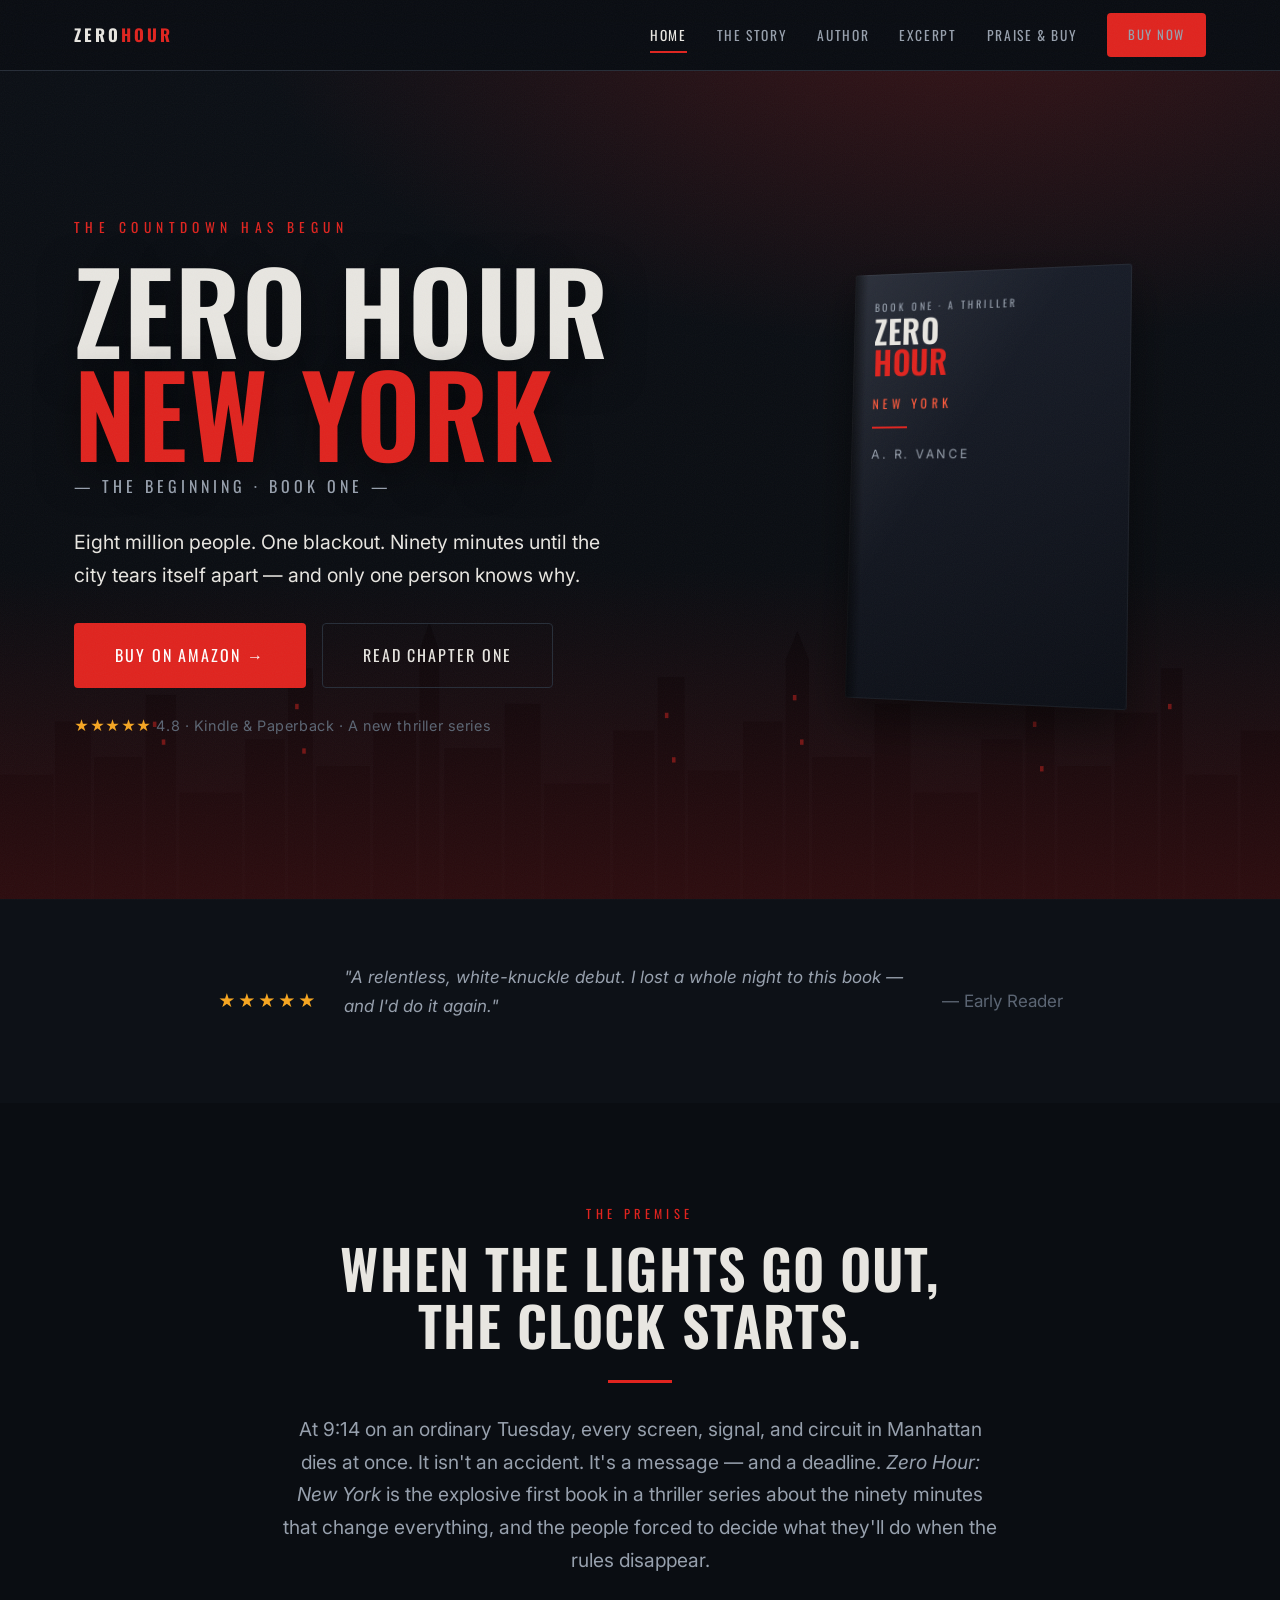
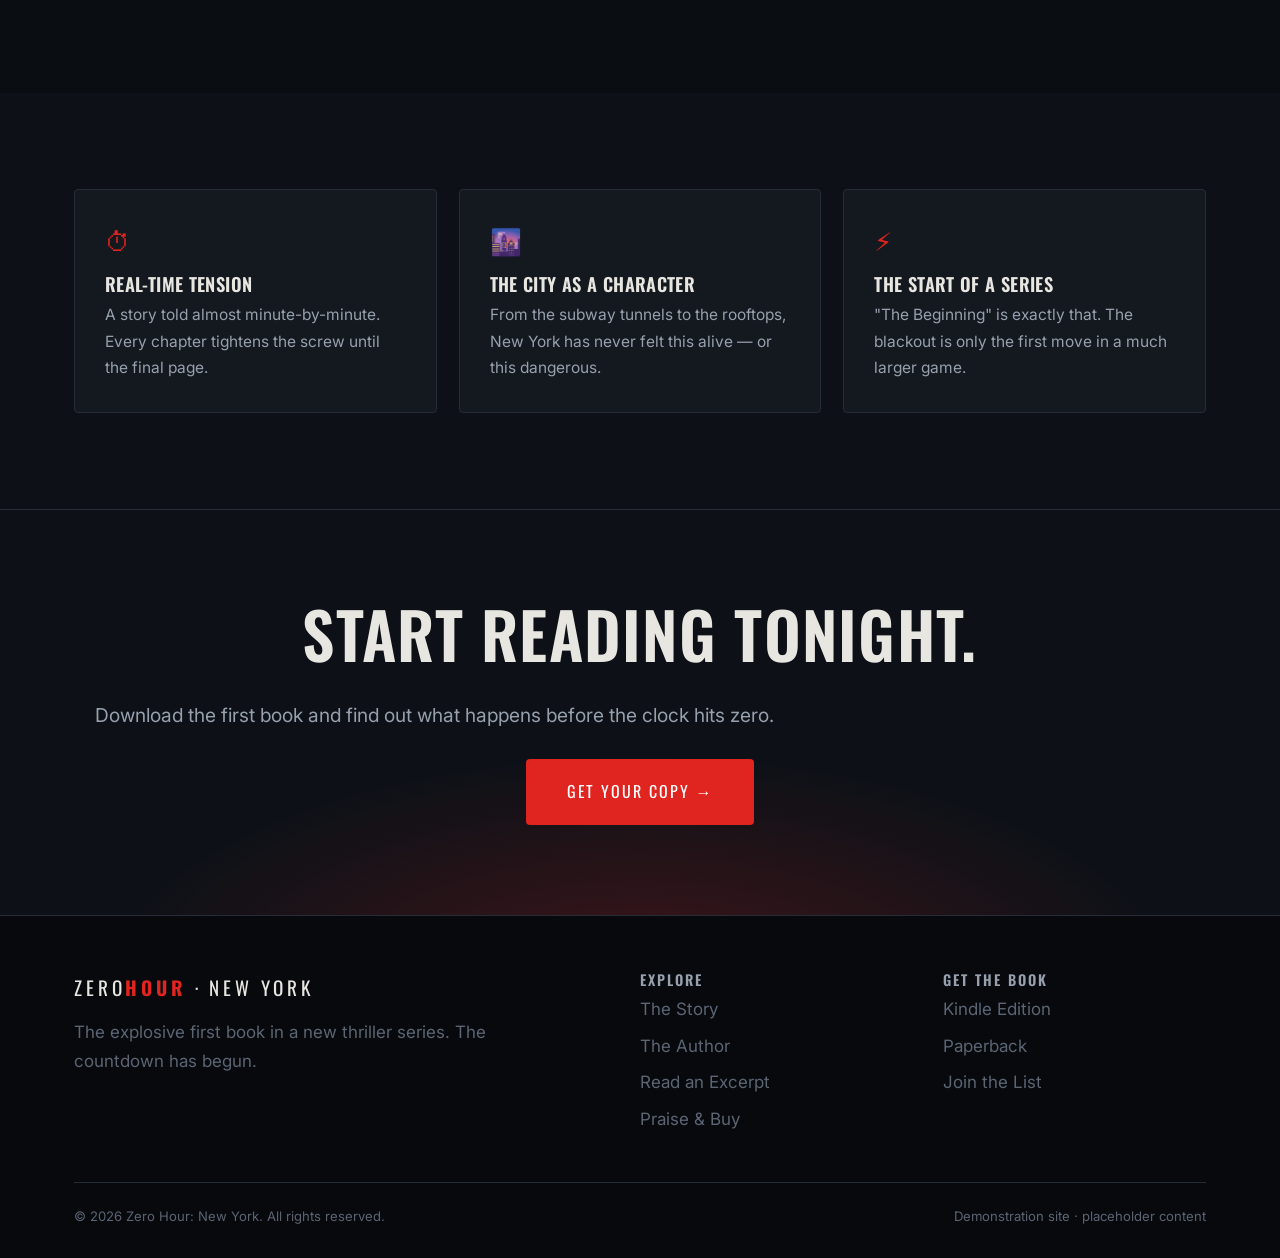
==== index.html @ 9758f393 "Add Zero Hour: New York promotional website Five-page static marketing site (HTML/CSS/JS, no build s" ====
<!DOCTYPE html>
<html lang="en">
<head>
  <meta charset="UTF-8" />
  <meta name="viewport" content="width=device-width, initial-scale=1.0" />
  <title>Zero Hour: New York — The Beginning | A Thriller</title>
  <meta name="description" content="When the city that never sleeps goes dark, the countdown begins. Zero Hour: New York — The Beginning, the explosive first book in a new thriller series." />
  <link rel="preconnect" href="https://fonts.googleapis.com" />
  <link rel="preconnect" href="https://fonts.gstatic.com" crossorigin />
  <link href="https://fonts.googleapis.com/css2?family=Inter:wght@400;500;600&family=Oswald:wght@400;500;600;700&display=swap" rel="stylesheet" />
  <script>document.documentElement.classList.add("js");</script>
  <link rel="stylesheet" href="assets/css/styles.css" />
</head>
<body>

  <!-- ===================== HEADER ===================== -->
  <header class="site-header">
    <div class="wrap nav">
      <a class="brand" href="index.html">ZERO<b>HOUR</b></a>
      <nav>
        <ul class="nav-links" id="navLinks">
          <li><a class="active" href="index.html">Home</a></li>
          <li><a href="story.html">The Story</a></li>
          <li><a href="author.html">Author</a></li>
          <li><a href="excerpt.html">Excerpt</a></li>
          <li><a href="praise.html">Praise &amp; Buy</a></li>
          <!-- REPLACE: buy URL (Amazon ASIN) — appears on every page -->
          <li><a class="btn nav-cta" href="https://www.amazon.com/ZERO-HOUR-NEW-YORK-beginning-ebook/dp/B0GCSYCY38/" target="_blank" rel="noopener">Buy Now</a></li>
        </ul>
      </nav>
      <button class="nav-toggle" aria-label="Menu" aria-expanded="false" aria-controls="navLinks">
        <span></span><span></span><span></span>
      </button>
    </div>
  </header>

  <!-- ===================== HERO ===================== -->
  <section class="hero">
    <!-- inline NYC skyline silhouette (no image file needed) -->
    <svg class="hero__skyline" viewBox="0 0 1440 320" preserveAspectRatio="xMidYMax slice" xmlns="http://www.w3.org/2000/svg" aria-hidden="true">
      <g fill="#05070b">
        <rect x="0"   y="180" width="60"  height="140"/>
        <rect x="62"  y="120" width="40"  height="200"/>
        <rect x="106" y="160" width="54"  height="160"/>
        <rect x="164" y="90"  width="34"  height="230"/>
        <rect x="202" y="200" width="70"  height="120"/>
        <rect x="276" y="140" width="44"  height="180"/>
        <rect x="324" y="60"  width="28"  height="260"/>
        <rect x="356" y="170" width="60"  height="150"/>
        <rect x="420" y="110" width="48"  height="210"/>
        <rect x="472" y="40"  width="22"  height="280"/><!-- spire -->
        <polygon points="472,40 483,8 494,40"/>
        <rect x="500" y="150" width="64"  height="170"/>
        <rect x="568" y="100" width="40"  height="220"/>
        <rect x="612" y="190" width="74"  height="130"/>
        <rect x="690" y="130" width="46"  height="190"/>
        <rect x="740" y="70"  width="30"  height="250"/>
        <rect x="774" y="175" width="58"  height="145"/>
        <rect x="836" y="120" width="44"  height="200"/>
        <rect x="884" y="50"  width="26"  height="270"/>
        <polygon points="884,50 897,18 910,50"/>
        <rect x="914" y="160" width="66"  height="160"/>
        <rect x="984" y="100" width="40"  height="220"/>
        <rect x="1028" y="200" width="72" height="120"/>
        <rect x="1104" y="140" width="46" height="180"/>
        <rect x="1154" y="80"  width="32" height="240"/>
        <rect x="1190" y="170" width="60" height="150"/>
        <rect x="1254" y="110" width="48" height="210"/>
        <rect x="1306" y="60"  width="24" height="260"/>
        <rect x="1334" y="180" width="58" height="140"/>
        <rect x="1396" y="130" width="44" height="190"/>
      </g>
      <!-- scattered lit windows -->
      <g fill="#e0241f" opacity="0.5">
        <rect x="172" y="120" width="4" height="6"/><rect x="182" y="140" width="4" height="6"/>
        <rect x="332" y="100" width="4" height="6"/><rect x="340" y="150" width="4" height="6"/>
        <rect x="748" y="110" width="4" height="6"/><rect x="756" y="160" width="4" height="6"/>
        <rect x="892" y="90"  width="4" height="6"/><rect x="900" y="140" width="4" height="6"/>
        <rect x="1162" y="120" width="4" height="6"/><rect x="1170" y="170" width="4" height="6"/>
        <rect x="1314" y="100" width="4" height="6"/>
      </g>
    </svg>
    <div class="hero__glow"></div>

    <div class="wrap">
      <div class="hero__grid">
        <div class="reveal in">
          <p class="hero__kicker">The countdown has begun</p>
          <!-- REPLACE: title / subtitle -->
          <h1 class="hero__title">Zero Hour<span>New York</span></h1>
          <p class="hero__sub">— The Beginning · Book One —</p>
          <!-- REPLACE: one-line hook / tagline -->
          <p class="hero__tag">Eight million people. One blackout. Ninety minutes until the city tears itself apart — and only one person knows why.</p>
          <div class="hero__actions">
            <!-- REPLACE: buy URL -->
            <a class="btn btn--lg" href="https://www.amazon.com/ZERO-HOUR-NEW-YORK-beginning-ebook/dp/B0GCSYCY38/" target="_blank" rel="noopener">Buy on Amazon →</a>
            <a class="btn btn--ghost btn--lg" href="excerpt.html">Read Chapter One</a>
          </div>
          <!-- REPLACE: rating / format meta -->
          <p class="hero__meta"><b>★★★★★</b> 4.8 · Kindle &amp; Paperback · A new thriller series</p>
        </div>

        <div class="reveal in">
          <!-- CSS book-cover mockup (decorative; swap for real cover art when available) -->
          <div class="book" aria-label="Book cover: Zero Hour New York">
            <div class="book__inner">
              <div class="book__top">Book One · A Thriller</div>
              <div>
                <h2 class="book__title">Zero<span>Hour</span></h2>
                <div class="book__city">New York</div>
                <div class="book__line"></div>
                <!-- REPLACE: author name -->
                <div class="book__author">A. R. Vance</div>
              </div>
            </div>
          </div>
        </div>
      </div>
    </div>
  </section>

  <!-- ===================== SOCIAL PROOF ===================== -->
  <section class="section--tight section--alt">
    <div class="wrap">
      <div class="proof reveal">
        <span class="stars">★★★★★</span>
        <!-- REPLACE: featured blurb -->
        <p class="proof__quote">"A relentless, white-knuckle debut. I lost a whole night to this book — and I'd do it again."</p>
        <span style="color:var(--faint)">— Early Reader</span>
      </div>
    </div>
  </section>

  <!-- ===================== THE HOOK ===================== -->
  <section class="section">
    <div class="wrap center">
      <span class="eyebrow reveal">The Premise</span>
      <h2 class="section-title reveal">When the lights go out,<br/>the clock starts.</h2>
      <hr class="rule reveal" />
      <!-- REPLACE: short premise paragraph -->
      <p class="lede reveal">At 9:14 on an ordinary Tuesday, every screen, signal, and circuit in Manhattan dies at once. It isn't an accident. It's a message — and a deadline. <em>Zero Hour: New York</em> is the explosive first book in a thriller series about the ninety minutes that change everything, and the people forced to decide what they'll do when the rules disappear.</p>
    </div>
  </section>

  <!-- ===================== WHY READ ===================== -->
  <section class="section section--alt">
    <div class="wrap">
      <div class="cards-3">
        <div class="card reveal">
          <div class="card__icon">⏱</div>
          <h3>Real-Time Tension</h3>
          <p>A story told almost minute-by-minute. Every chapter tightens the screw until the final page.</p>
        </div>
        <div class="card reveal">
          <div class="card__icon">🌆</div>
          <h3>The City as a Character</h3>
          <p>From the subway tunnels to the rooftops, New York has never felt this alive — or this dangerous.</p>
        </div>
        <div class="card reveal">
          <div class="card__icon">⚡</div>
          <h3>The Start of a Series</h3>
          <p>"The Beginning" is exactly that. The blackout is only the first move in a much larger game.</p>
        </div>
      </div>
    </div>
  </section>

  <!-- ===================== CTA BAND ===================== -->
  <section class="cta-band">
    <div class="wrap">
      <h2 class="reveal">Start reading tonight.</h2>
      <p class="lede center reveal">Download the first book and find out what happens before the clock hits zero.</p>
      <div class="reveal" style="margin-top:28px;">
        <!-- REPLACE: buy URL -->
        <a class="btn btn--lg" href="https://www.amazon.com/ZERO-HOUR-NEW-YORK-beginning-ebook/dp/B0GCSYCY38/" target="_blank" rel="noopener">Get Your Copy →</a>
      </div>
    </div>
  </section>

  <!-- ===================== FOOTER ===================== -->
  <footer class="site-footer">
    <div class="wrap">
      <div class="footer-grid">
        <div>
          <div class="footer-brand">ZERO<b>HOUR</b> · NEW YORK</div>
          <p style="color:var(--faint); margin-top:14px; max-width:40ch;">The explosive first book in a new thriller series. The countdown has begun.</p>
        </div>
        <div>
          <h4>Explore</h4>
          <ul>
            <li><a href="story.html">The Story</a></li>
            <li><a href="author.html">The Author</a></li>
            <li><a href="excerpt.html">Read an Excerpt</a></li>
            <li><a href="praise.html">Praise &amp; Buy</a></li>
          </ul>
        </div>
        <div>
          <h4>Get the Book</h4>
          <ul>
            <!-- REPLACE: buy URL(s) -->
            <li><a href="https://www.amazon.com/ZERO-HOUR-NEW-YORK-beginning-ebook/dp/B0GCSYCY38/" target="_blank" rel="noopener">Kindle Edition</a></li>
            <li><a href="praise.html#buy">Paperback</a></li>
            <li><a href="praise.html#newsletter">Join the List</a></li>
          </ul>
        </div>
      </div>
      <div class="footer-bottom">
        <span>© <span data-year>2026</span> Zero Hour: New York. All rights reserved.</span>
        <span>Demonstration site · placeholder content</span>
      </div>
    </div>
  </footer>

  <script src="assets/js/main.js"></script>
</body>
</html>
---- assets/css/styles.css ----
/* ============================================================
   ZERO HOUR: NEW YORK — cinematic-dark design system
   Single stylesheet, no framework. Retheme via :root vars.
   ============================================================ */

:root {
  /* Palette */
  --bg:        #0a0d12;   /* near-black canvas        */
  --bg-2:      #0d1117;   /* alt section background   */
  --panel:     #14181f;   /* charcoal cards/panels    */
  --panel-2:   #1b212b;   /* raised panel             */
  --line:      #262d38;   /* hairline borders         */
  --text:      #e8e6e1;   /* off-white body           */
  --muted:     #97a0ad;   /* secondary text           */
  --faint:     #5b6573;   /* tertiary / captions      */
  --accent:    #e0241f;   /* zero-hour crimson        */
  --accent-2:  #ff5a3c;   /* warm highlight           */
  --amber:     #f5a623;   /* star/rating gold         */

  /* Type */
  --display: "Oswald", "Arial Narrow", sans-serif;
  --body: "Inter", system-ui, -apple-system, Segoe UI, Roboto, sans-serif;

  /* Metrics */
  --maxw: 1180px;
  --radius: 4px;
  --shadow: 0 18px 50px rgba(0,0,0,.55);
  --ease: cubic-bezier(.2,.7,.2,1);
}

/* ---------- reset ---------- */
*,*::before,*::after { box-sizing: border-box; }
html { scroll-behavior: smooth; }
body {
  margin: 0;
  background: var(--bg);
  color: var(--text);
  font-family: var(--body);
  font-size: 17px;
  line-height: 1.7;
  -webkit-font-smoothing: antialiased;
  overflow-x: hidden;
}
img { max-width: 100%; display: block; }
a { color: inherit; text-decoration: none; }
h1,h2,h3,h4 {
  font-family: var(--display);
  font-weight: 600;
  letter-spacing: .02em;
  line-height: 1.05;
  margin: 0 0 .5em;
}
p { margin: 0 0 1.1em; }

/* film-grain overlay across the whole site */
body::after {
  content: "";
  position: fixed;
  inset: 0;
  pointer-events: none;
  z-index: 9999;
  opacity: .04;
  background-image: url("data:image/svg+xml,%3Csvg xmlns='http://www.w3.org/2000/svg' width='120' height='120'%3E%3Cfilter id='n'%3E%3CfeTurbulence type='fractalNoise' baseFrequency='.9' numOctaves='2'/%3E%3C/filter%3E%3Crect width='100%25' height='100%25' filter='url(%23n)'/%3E%3C/svg%3E");
}

/* ---------- layout helpers ---------- */
.wrap { width: 100%; max-width: var(--maxw); margin: 0 auto; padding: 0 24px; }
.section { padding: 96px 0; position: relative; }
.section--tight { padding: 64px 0; }
.section--alt { background: var(--bg-2); }
.center { text-align: center; }
.lede { font-size: 1.2rem; color: var(--muted); max-width: 60ch; }
.center .lede { margin-left: auto; margin-right: auto; }

.eyebrow {
  font-family: var(--display);
  text-transform: uppercase;
  letter-spacing: .35em;
  font-size: .78rem;
  color: var(--accent);
  margin: 0 0 14px;
  display: inline-block;
}
.section-title {
  font-size: clamp(2rem, 5vw, 3.4rem);
  text-transform: uppercase;
}
.rule { width: 64px; height: 3px; background: var(--accent); border: 0; margin: 22px 0 30px; }
.center .rule { margin-left: auto; margin-right: auto; }

/* ---------- buttons ---------- */
.btn {
  display: inline-flex;
  align-items: center;
  gap: 10px;
  font-family: var(--display);
  text-transform: uppercase;
  letter-spacing: .12em;
  font-size: .92rem;
  padding: 15px 30px;
  border-radius: var(--radius);
  border: 1px solid transparent;
  cursor: pointer;
  transition: transform .2s var(--ease), background .2s, border-color .2s, color .2s;
  background: var(--accent);
  color: #fff;
}
.btn:hover { transform: translateY(-2px); background: var(--accent-2); }
.btn--ghost { background: transparent; border-color: var(--line); color: var(--text); }
.btn--ghost:hover { background: var(--panel-2); border-color: var(--muted); transform: translateY(-2px); }
.btn--lg { padding: 18px 40px; font-size: 1rem; }

/* ============================================================
   HEADER / NAV
   ============================================================ */
.site-header {
  position: sticky; top: 0; z-index: 1000;
  background: rgba(10,13,18,.72);
  backdrop-filter: blur(12px);
  border-bottom: 1px solid var(--line);
}
.nav { display: flex; align-items: center; justify-content: space-between; height: 70px; }
.brand {
  font-family: var(--display);
  text-transform: uppercase;
  letter-spacing: .18em;
  font-weight: 700;
  font-size: 1.05rem;
}
.brand b { color: var(--accent); }
.nav-links { display: flex; align-items: center; gap: 30px; list-style: none; margin: 0; padding: 0; }
.nav-links a {
  font-family: var(--display);
  text-transform: uppercase;
  letter-spacing: .12em;
  font-size: .85rem;
  color: var(--muted);
  position: relative;
  transition: color .2s;
}
.nav-links a:hover, .nav-links a.active { color: var(--text); }
.nav-links a.active::after {
  content: ""; position: absolute; left: 0; right: 0; bottom: -8px; height: 2px; background: var(--accent);
}
.nav-cta { font-size: .8rem !important; padding: 10px 20px; }
.nav-toggle {
  display: none; background: none; border: 0; cursor: pointer; padding: 8px;
}
.nav-toggle span { display: block; width: 26px; height: 2px; background: var(--text); margin: 5px 0; transition: .3s; }

/* ============================================================
   HERO
   ============================================================ */
.hero {
  position: relative;
  min-height: 92vh;
  display: flex;
  align-items: center;
  overflow: hidden;
  background:
    radial-gradient(1200px 600px at 75% -10%, rgba(224,36,31,.22), transparent 60%),
    linear-gradient(180deg, #0b0f15 0%, #0a0d12 60%, #07090d 100%);
}
.hero__skyline {
  position: absolute; left: 0; right: 0; bottom: 0; width: 100%; height: auto;
  opacity: .9; z-index: 1; pointer-events: none;
}
.hero__glow {
  position: absolute; bottom: 0; left: 0; right: 0; height: 40%;
  background: linear-gradient(0deg, rgba(224,36,31,.18), transparent);
  z-index: 1; pointer-events: none;
}
.hero .wrap { position: relative; z-index: 2; }
.hero__grid { display: grid; grid-template-columns: 1.3fr .9fr; gap: 56px; align-items: center; }
.hero__kicker {
  font-family: var(--display); text-transform: uppercase; letter-spacing: .4em;
  color: var(--accent); font-size: .85rem; margin-bottom: 18px;
}
.hero__title {
  font-size: clamp(3rem, 9vw, 7rem);
  text-transform: uppercase;
  line-height: .92;
  margin: 0 0 6px;
  text-shadow: 0 10px 40px rgba(0,0,0,.6);
}
.hero__title span { color: var(--accent); display: block; }
.hero__sub {
  font-family: var(--display); text-transform: uppercase; letter-spacing: .25em;
  color: var(--muted); font-size: 1rem; margin: 10px 0 26px;
}
.hero__tag { font-size: 1.22rem; color: var(--text); max-width: 46ch; margin-bottom: 30px; }
.hero__actions { display: flex; gap: 16px; flex-wrap: wrap; }
.hero__meta { margin-top: 26px; color: var(--faint); font-size: .9rem; letter-spacing: .04em; }
.hero__meta b { color: var(--amber); }

/* book cover mockup (pure CSS) */
.book {
  position: relative; width: 290px; aspect-ratio: 2/3; margin: 0 auto;
  border-radius: 3px;
  background:
    linear-gradient(125deg, rgba(255,255,255,.08), transparent 40%),
    linear-gradient(160deg, #1a1f2b 0%, #0c0f16 100%);
  box-shadow: var(--shadow), inset 0 0 0 1px rgba(255,255,255,.05);
  transform: perspective(1400px) rotateY(-16deg) rotateX(4deg);
  transition: transform .5s var(--ease);
  overflow: hidden;
}
.book:hover { transform: perspective(1400px) rotateY(-8deg) rotateX(2deg) translateY(-6px); }
.book::before { /* spine sheen */
  content:""; position:absolute; left:0; top:0; bottom:0; width:14px;
  background: linear-gradient(90deg, rgba(0,0,0,.55), transparent);
}
.book__inner { position: absolute; inset: 0; display: flex; flex-direction: column; padding: 26px 22px; }
.book__top { font-family: var(--display); text-transform: uppercase; letter-spacing: .3em; font-size: .65rem; color: var(--muted); }
.book__title { font-family: var(--display); text-transform: uppercase; font-size: 2.1rem; line-height: .95; margin-top: auto; }
.book__title span { color: var(--accent); display:block; }
.book__city { font-family: var(--display); letter-spacing: .35em; font-size: .8rem; color: var(--accent-2); text-transform: uppercase; margin-top: 6px; }
.book__author { margin-top: 16px; font-size: .8rem; letter-spacing: .2em; text-transform: uppercase; color: var(--muted); }
.book__line { width: 38px; height: 2px; background: var(--accent); margin: 12px 0; }

/* ============================================================
   GENERIC CONTENT BLOCKS
   ============================================================ */
.split { display: grid; grid-template-columns: 1fr 1fr; gap: 56px; align-items: center; }
.split--narrow { grid-template-columns: 1fr 1.4fr; }

.card {
  background: var(--panel);
  border: 1px solid var(--line);
  border-radius: var(--radius);
  padding: 30px;
  transition: transform .25s var(--ease), border-color .25s;
}
.card:hover { transform: translateY(-4px); border-color: #34404f; }
.cards-3 { display: grid; grid-template-columns: repeat(3, 1fr); gap: 22px; }
.card__icon { font-size: 1.6rem; color: var(--accent); margin-bottom: 10px; }
.card h3 { text-transform: uppercase; font-size: 1.15rem; }
.card p { color: var(--muted); margin: 0; font-size: .97rem; }

/* numbered "what's inside" */
.facts { display: grid; grid-template-columns: repeat(3,1fr); gap: 30px; text-align: center; }
.fact__num { font-family: var(--display); font-size: 3rem; color: var(--accent); line-height: 1; }
.fact__label { color: var(--muted); text-transform: uppercase; letter-spacing: .14em; font-size: .8rem; }

/* pull quote */
.pull {
  font-family: var(--display);
  font-size: clamp(1.6rem, 3.4vw, 2.6rem);
  text-transform: uppercase;
  line-height: 1.15;
  border-left: 4px solid var(--accent);
  padding-left: 26px;
  margin: 40px 0;
  color: var(--text);
}
.pull cite { display:block; font-family: var(--body); text-transform:none; font-size: 1rem; color: var(--muted); margin-top: 14px; font-style: normal; letter-spacing: 0; }

/* stars */
.stars { color: var(--amber); letter-spacing: 2px; }

/* social proof strip */
.proof { display: flex; align-items: center; justify-content: center; gap: 26px; flex-wrap: wrap; color: var(--muted); }
.proof__quote { font-style: italic; max-width: 52ch; }

/* ============================================================
   STORY page
   ============================================================ */
.themes { display: grid; grid-template-columns: repeat(3,1fr); gap: 22px; }
.series-note {
  border: 1px dashed var(--line);
  border-radius: var(--radius);
  padding: 30px;
  background: var(--bg-2);
}
.series-note b { color: var(--accent); }

/* ============================================================
   AUTHOR page
   ============================================================ */
.author__photo {
  width: 100%; aspect-ratio: 4/5; border-radius: var(--radius);
  border: 1px solid var(--line);
  background:
    radial-gradient(120% 80% at 50% 0%, rgba(224,36,31,.18), transparent 60%),
    linear-gradient(160deg, #1a1f2b, #0c0f16);
  display: flex; align-items: center; justify-content: center;
  color: var(--faint); position: relative; overflow: hidden;
}
.author__photo span { font-family: var(--display); text-transform: uppercase; letter-spacing:.2em; font-size:.8rem; }
.author__photo svg { width: 55%; opacity: .6; }
.socials { display: flex; gap: 14px; margin-top: 22px; }
.socials a {
  width: 42px; height: 42px; border: 1px solid var(--line); border-radius: 50%;
  display: grid; place-items: center; color: var(--muted); transition: .2s;
  font-family: var(--display); font-size: .8rem;
}
.socials a:hover { border-color: var(--accent); color: var(--accent); transform: translateY(-3px); }

/* ============================================================
   EXCERPT page
   ============================================================ */
.excerpt {
  max-width: 720px; margin: 0 auto;
  font-size: 1.12rem; line-height: 1.95; color: #d7d4cc;
}
.excerpt .chapter-no { font-family: var(--display); text-transform: uppercase; letter-spacing: .4em; color: var(--accent); text-align:center; font-size:.85rem; }
.excerpt .chapter-title { font-family: var(--display); text-transform: uppercase; text-align:center; font-size: clamp(2rem,5vw,3rem); margin-bottom: 40px; }
.excerpt p:first-of-type::first-letter {
  font-family: var(--display); float: left; font-size: 4.6rem; line-height: .8;
  padding: 6px 14px 0 0; color: var(--accent);
}
.excerpt .scene-break { text-align:center; color: var(--faint); letter-spacing:.6em; margin: 34px 0; }
.fade-end {
  position: relative;
}
.fade-end::after {
  content:""; position:absolute; left:0; right:0; bottom:0; height: 180px;
  background: linear-gradient(0deg, var(--bg), transparent);
  pointer-events: none;
}

/* ============================================================
   PRAISE / BUY page
   ============================================================ */
.reviews { display: grid; grid-template-columns: repeat(2,1fr); gap: 22px; }
.review p { font-size: 1.02rem; color: var(--text); }
.review__by { color: var(--muted); font-size: .9rem; text-transform: uppercase; letter-spacing: .1em; }

.buy-grid { display: grid; grid-template-columns: repeat(3,1fr); gap: 22px; }
.buy-card { text-align: center; }
.buy-card .fmt { font-family: var(--display); text-transform: uppercase; letter-spacing: .18em; color: var(--muted); font-size:.85rem; }
.buy-card .price { font-family: var(--display); font-size: 2.4rem; color: var(--text); margin: 6px 0 4px; }
.buy-card .price small { font-size: 1rem; color: var(--faint); }

.newsletter { background: var(--panel); border:1px solid var(--line); border-radius: var(--radius); padding: 46px; text-align:center; }
.newsletter form { display:flex; gap: 12px; max-width: 480px; margin: 22px auto 0; }
.newsletter input {
  flex:1; background: var(--bg); border:1px solid var(--line); color: var(--text);
  padding: 15px 18px; border-radius: var(--radius); font-family: var(--body); font-size: 1rem;
}
.newsletter input:focus { outline: none; border-color: var(--accent); }
.form-note { color: var(--faint); font-size: .82rem; margin-top: 14px; }

/* FAQ */
.faq details {
  border-bottom: 1px solid var(--line); padding: 18px 0;
}
.faq summary {
  cursor: pointer; font-family: var(--display); text-transform: uppercase; letter-spacing: .08em;
  font-size: 1.1rem; list-style: none; display:flex; justify-content: space-between; align-items:center;
}
.faq summary::-webkit-details-marker { display:none; }
.faq summary::after { content: "+"; color: var(--accent); font-size: 1.5rem; }
.faq details[open] summary::after { content: "–"; }
.faq p { color: var(--muted); margin: 14px 0 0; }

/* ============================================================
   CTA band + FOOTER
   ============================================================ */
.cta-band {
  background:
    radial-gradient(900px 400px at 50% 120%, rgba(224,36,31,.25), transparent 60%),
    var(--bg-2);
  text-align: center; padding: 90px 0; border-top: 1px solid var(--line);
}
.cta-band h2 { font-size: clamp(2rem,6vw,4rem); text-transform: uppercase; }

.site-footer { background: #07090d; border-top: 1px solid var(--line); padding: 56px 0 30px; }
.footer-grid { display: grid; grid-template-columns: 2fr 1fr 1fr; gap: 40px; }
.site-footer h4 { text-transform: uppercase; letter-spacing: .14em; font-size: .9rem; color: var(--muted); }
.site-footer ul { list-style: none; padding: 0; margin: 0; }
.site-footer li { margin: 8px 0; }
.site-footer a { color: var(--faint); transition: color .2s; }
.site-footer a:hover { color: var(--text); }
.footer-bottom { margin-top: 40px; padding-top: 22px; border-top: 1px solid var(--line); color: var(--faint); font-size: .82rem; display:flex; justify-content: space-between; gap: 16px; flex-wrap: wrap; }
.footer-brand { font-family: var(--display); text-transform: uppercase; letter-spacing:.2em; font-size: 1.2rem; }
.footer-brand b { color: var(--accent); }

/* page hero (interior pages) */
.page-hero {
  padding: 130px 0 70px;
  background:
    radial-gradient(900px 400px at 80% -20%, rgba(224,36,31,.16), transparent 60%),
    var(--bg-2);
  border-bottom: 1px solid var(--line);
  text-align: center;
}
.page-hero h1 { font-size: clamp(2.4rem,7vw,5rem); text-transform: uppercase; }

/* ---------- scroll reveal (progressive enhancement) ----------
   Hidden only when JS is active (.js on <html>); visible otherwise,
   so content never gets stuck invisible if JS/IO is unavailable. */
.js .reveal { opacity: 0; transform: translateY(28px); transition: opacity .7s var(--ease), transform .7s var(--ease); }
.reveal.in { opacity: 1; transform: none; }
@media (prefers-reduced-motion: reduce) {
  .js .reveal { opacity: 1; transform: none; transition: none; }
}

/* ============================================================
   RESPONSIVE
   ============================================================ */
@media (max-width: 920px) {
  .hero__grid { grid-template-columns: 1fr; gap: 40px; text-align: center; }
  .hero__actions { justify-content: center; }
  .hero__tag { margin-left:auto; margin-right:auto; }
  .book { margin-top: 10px; }
  .split, .split--narrow { grid-template-columns: 1fr; gap: 32px; }
  .cards-3, .themes, .buy-grid { grid-template-columns: 1fr; }
  .reviews { grid-template-columns: 1fr; }
  .footer-grid { grid-template-columns: 1fr; }
}
@media (max-width: 768px) {
  .nav-toggle { display: block; }
  .nav-links {
    position: absolute; top: 70px; left: 0; right: 0;
    flex-direction: column; gap: 0;
    background: rgba(10,13,18,.98);
    border-bottom: 1px solid var(--line);
    max-height: 0; overflow: hidden; transition: max-height .35s var(--ease);
  }
  .nav-links.open { max-height: 420px; }
  .nav-links li { width: 100%; text-align: center; border-top: 1px solid var(--line); }
  .nav-links a { display: block; padding: 16px; }
  .nav-links a.active::after { display: none; }
  .facts { grid-template-columns: 1fr; gap: 22px; }
  .newsletter form { flex-direction: column; }
  .section { padding: 64px 0; }
}
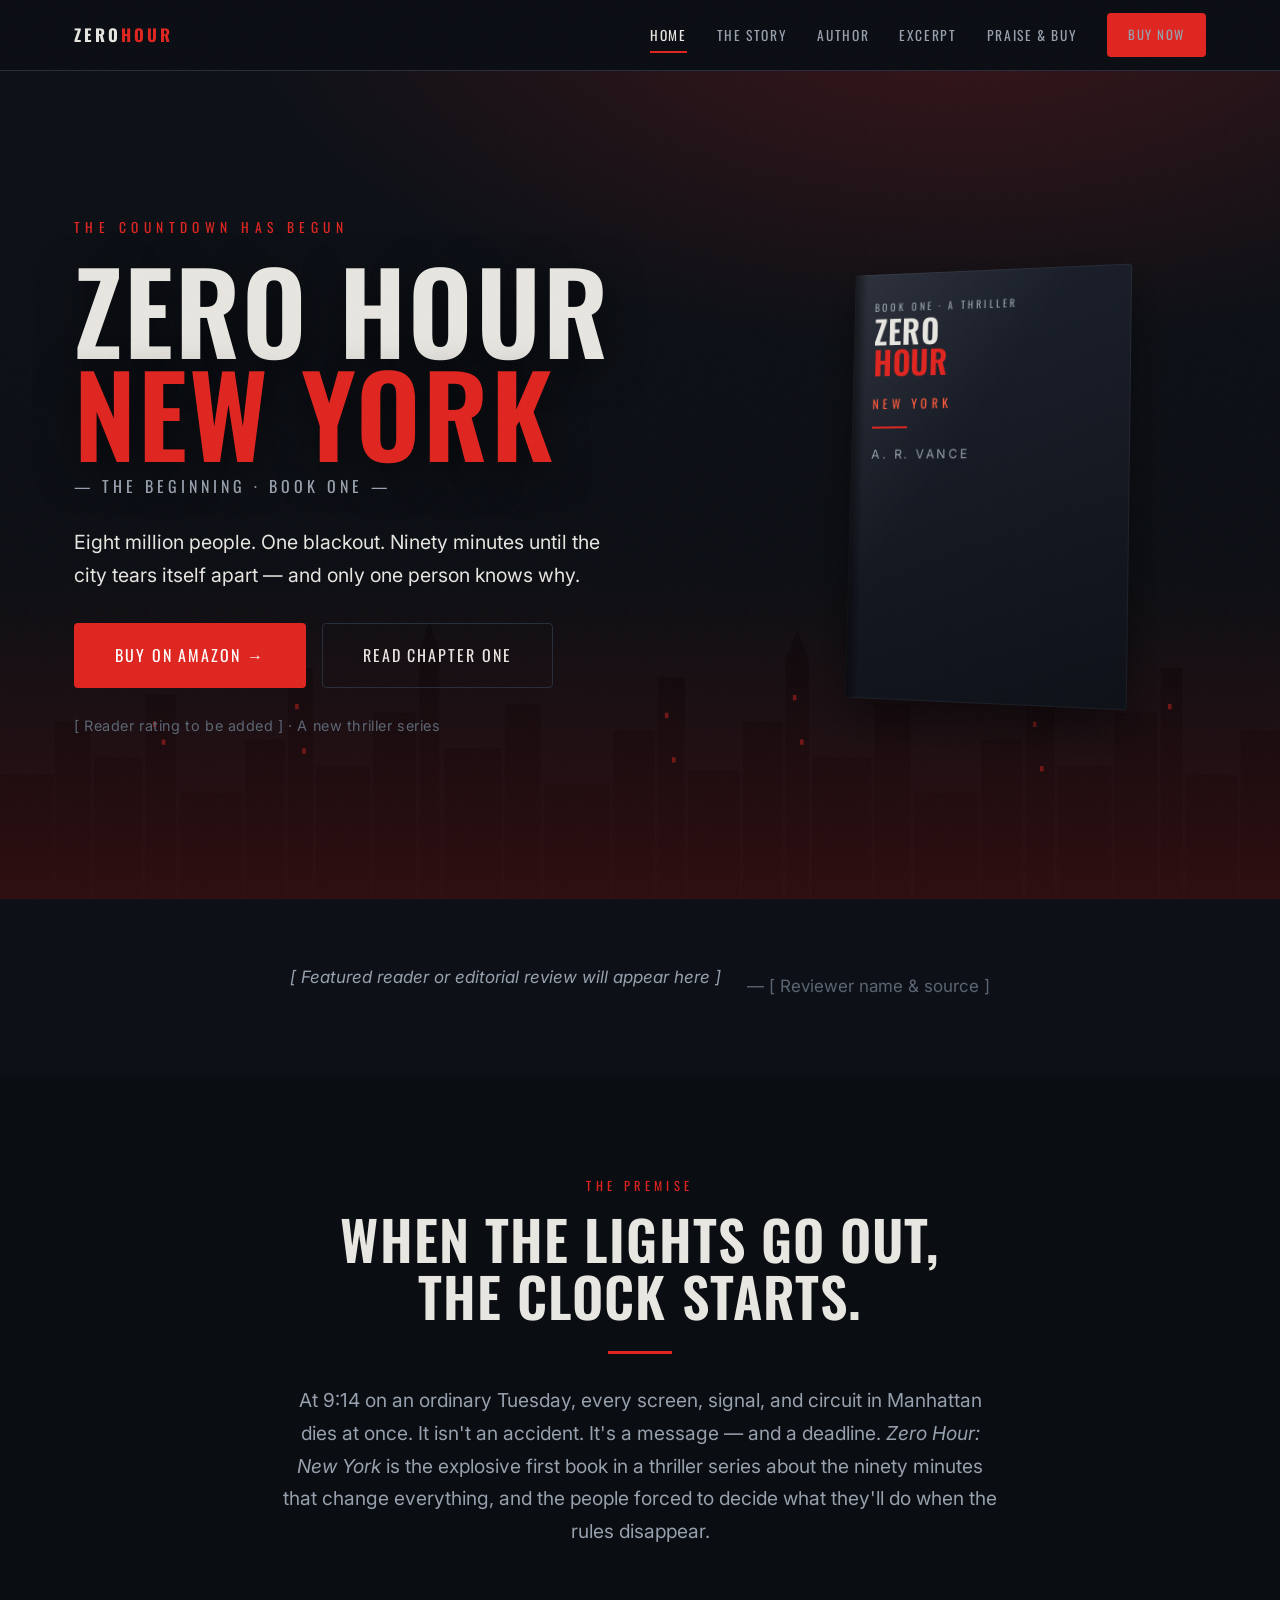
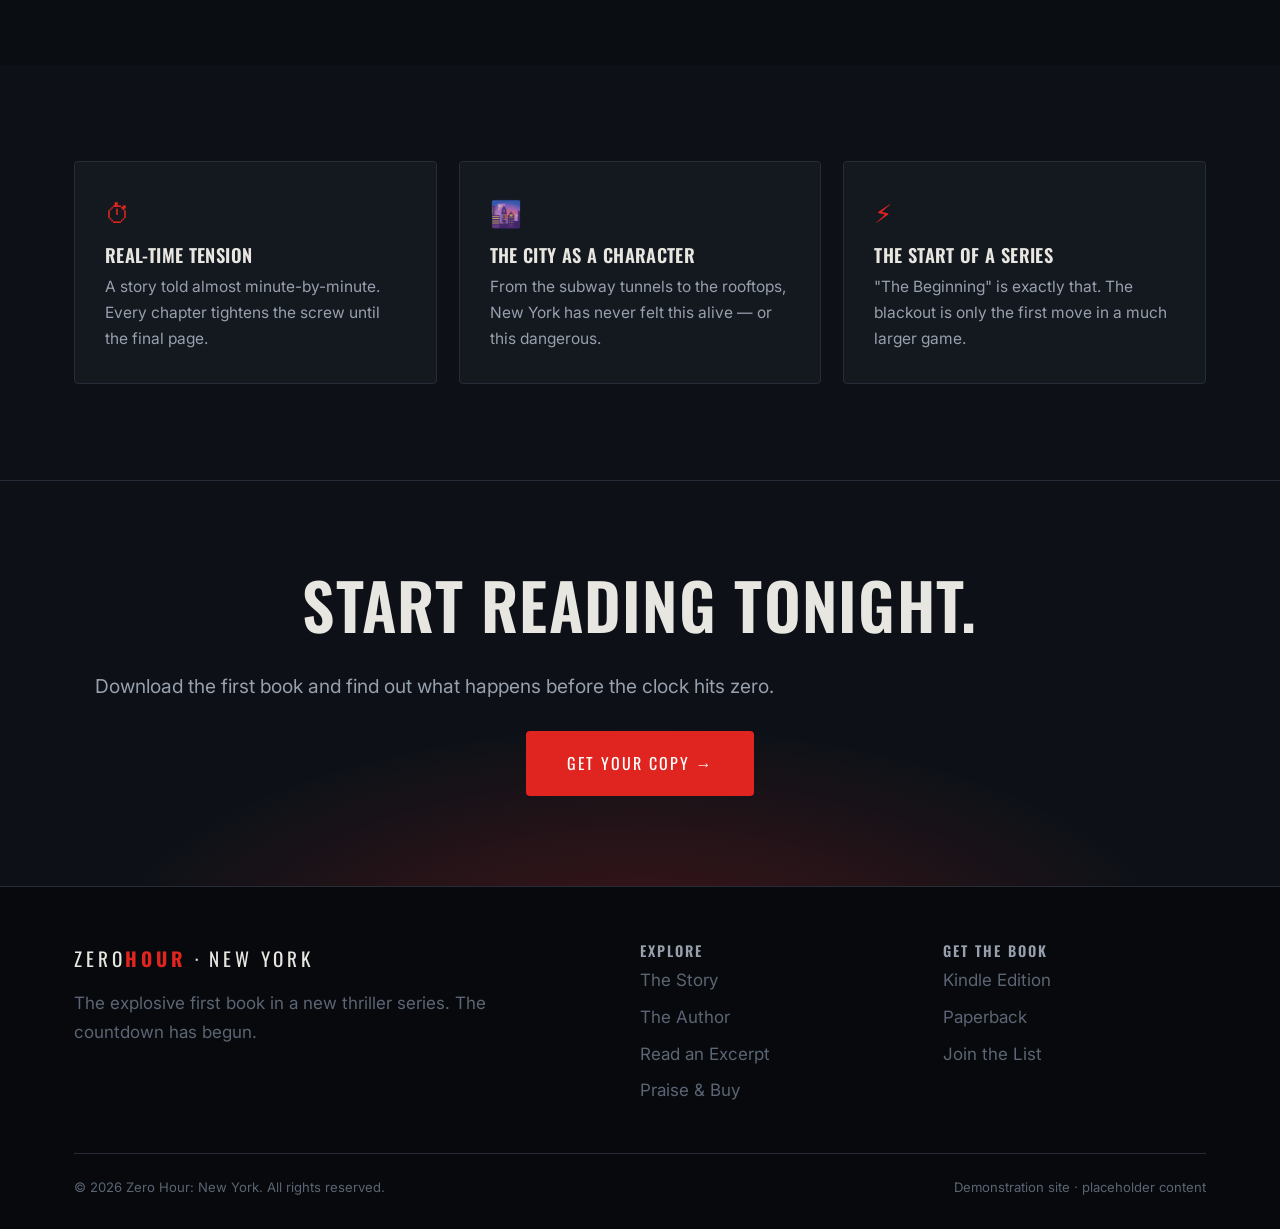
==== commit e8c01638: "Replace fabricated reviews/ratings with empty placeholders The demo shipped with invented star ratin" ====
--- a/index.html
+++ b/index.html
@@ -96,8 +96,8 @@
             <a class="btn btn--lg" href="https://www.amazon.com/ZERO-HOUR-NEW-YORK-beginning-ebook/dp/B0GCSYCY38/" target="_blank" rel="noopener">Buy on Amazon →</a>
             <a class="btn btn--ghost btn--lg" href="excerpt.html">Read Chapter One</a>
           </div>
-          <!-- REPLACE: rating / format meta -->
-          <p class="hero__meta"><b>★★★★★</b> 4.8 · Kindle &amp; Paperback · A new thriller series</p>
+          <!-- REPLACE: rating / format meta — add a rating ONLY when it is real and verifiable -->
+          <p class="hero__meta">[ Reader rating to be added ] · A new thriller series</p>
         </div>
 
         <div class="reveal in">
@@ -123,10 +123,9 @@
   <section class="section--tight section--alt">
     <div class="wrap">
       <div class="proof reveal">
-        <span class="stars">★★★★★</span>
-        <!-- REPLACE: featured blurb -->
-        <p class="proof__quote">"A relentless, white-knuckle debut. I lost a whole night to this book — and I'd do it again."</p>
-        <span style="color:var(--faint)">— Early Reader</span>
+        <!-- REPLACE: featured review — use ONLY a real, attributable quote (with permission) -->
+        <p class="proof__quote">[ Featured reader or editorial review will appear here ]</p>
+        <span style="color:var(--faint)">— [ Reviewer name &amp; source ]</span>
       </div>
     </div>
   </section>
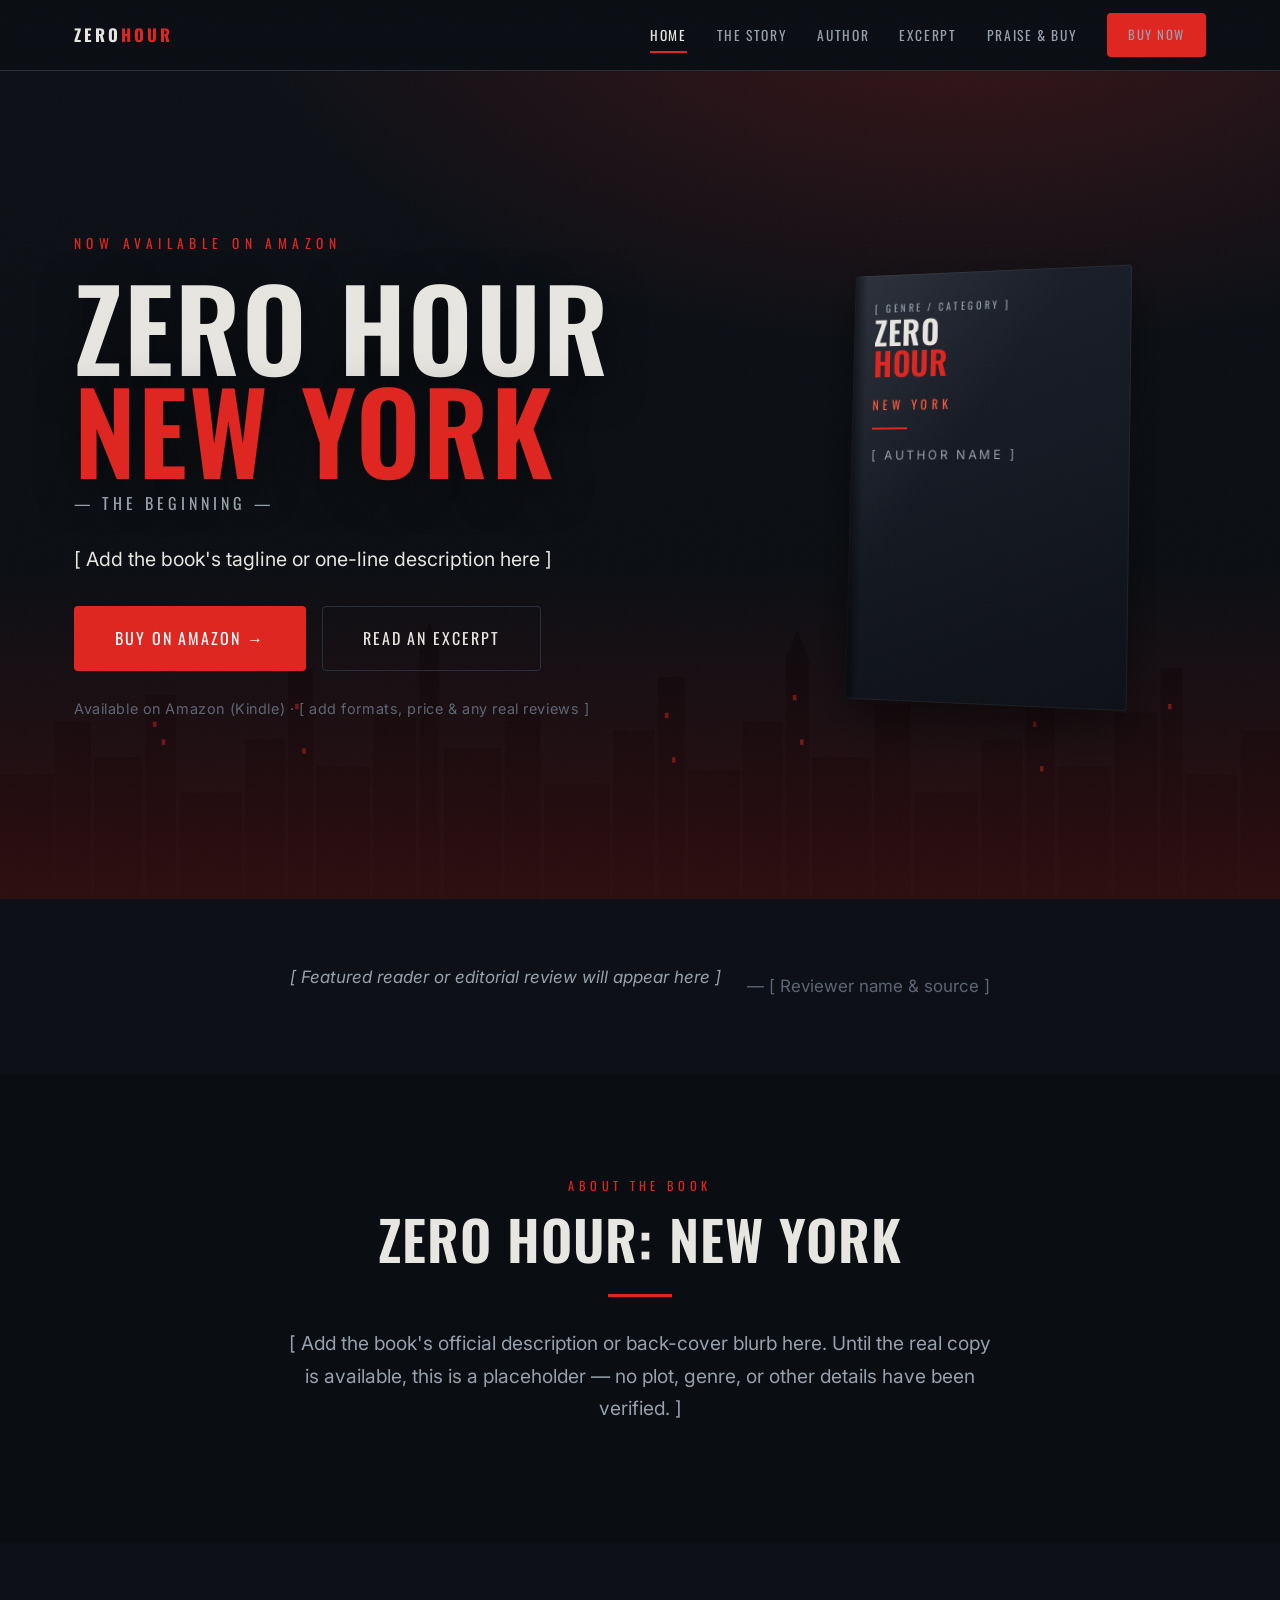
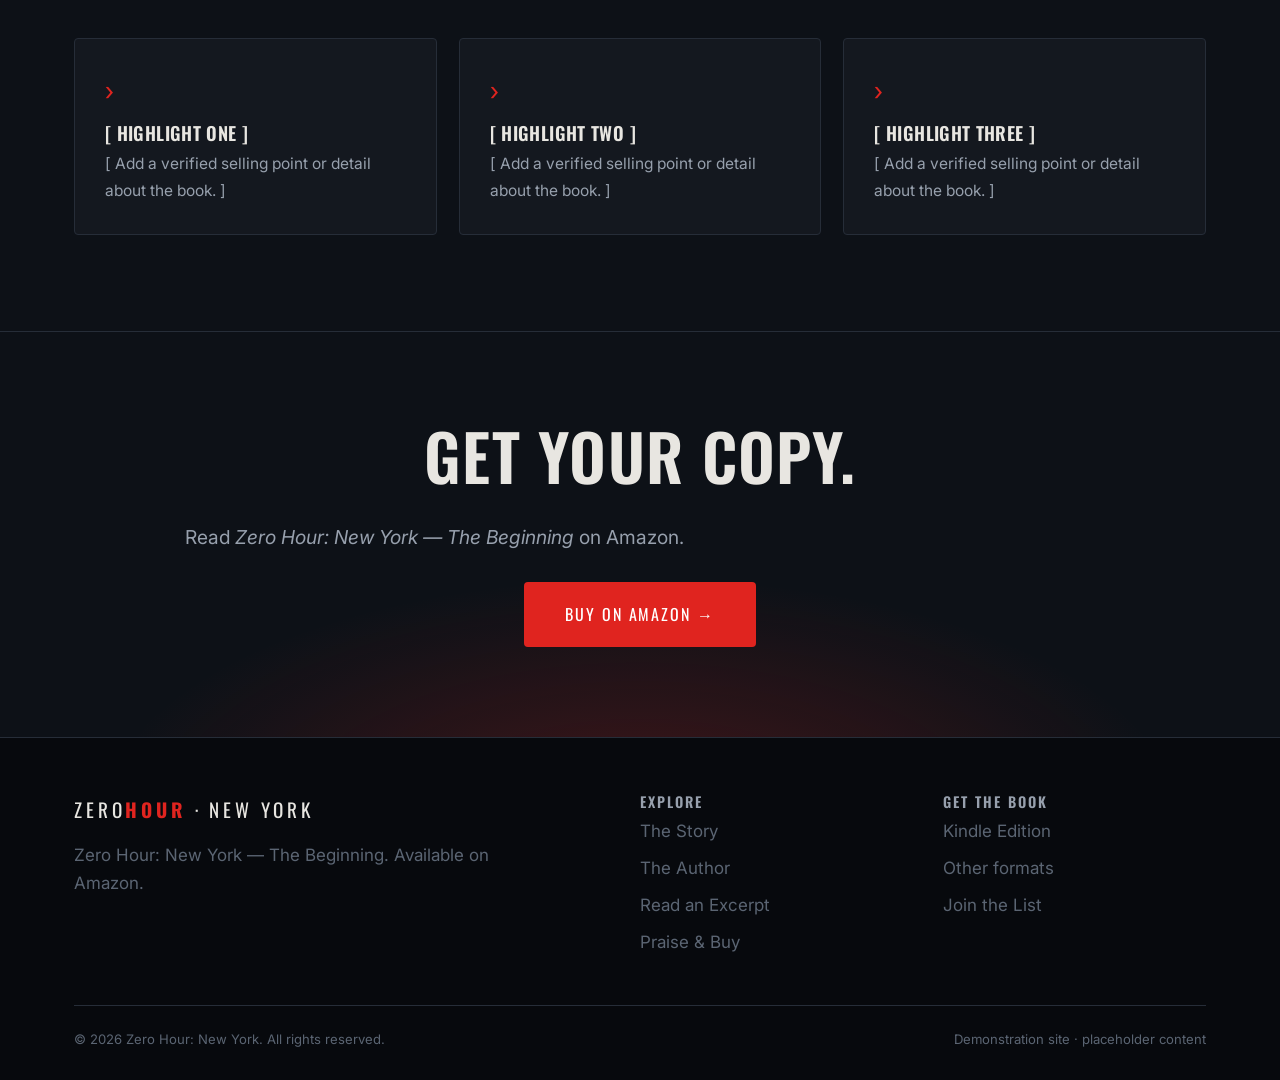
==== commit fd8b149b: "Remove all unverifiable book details; keep only verified facts The real Amazon listing was never acc" ====
--- a/index.html
+++ b/index.html
@@ -3,8 +3,8 @@
 <head>
   <meta charset="UTF-8" />
   <meta name="viewport" content="width=device-width, initial-scale=1.0" />
-  <title>Zero Hour: New York — The Beginning | A Thriller</title>
-  <meta name="description" content="When the city that never sleeps goes dark, the countdown begins. Zero Hour: New York — The Beginning, the explosive first book in a new thriller series." />
+  <title>Zero Hour: New York — The Beginning</title>
+  <meta name="description" content="Zero Hour: New York — The Beginning. Available on Amazon. Promotional page — book details to be added." />
   <link rel="preconnect" href="https://fonts.googleapis.com" />
   <link rel="preconnect" href="https://fonts.gstatic.com" crossorigin />
   <link href="https://fonts.googleapis.com/css2?family=Inter:wght@400;500;600&family=Oswald:wght@400;500;600;700&display=swap" rel="stylesheet" />
@@ -85,32 +85,34 @@
     <div class="wrap">
       <div class="hero__grid">
         <div class="reveal in">
-          <p class="hero__kicker">The countdown has begun</p>
-          <!-- REPLACE: title / subtitle -->
+          <!-- "Now available on Amazon" is verifiable from the product listing -->
+          <p class="hero__kicker">Now available on Amazon</p>
+          <!-- Title is from the Amazon listing (verifiable). -->
           <h1 class="hero__title">Zero Hour<span>New York</span></h1>
-          <p class="hero__sub">— The Beginning · Book One —</p>
-          <!-- REPLACE: one-line hook / tagline -->
-          <p class="hero__tag">Eight million people. One blackout. Ninety minutes until the city tears itself apart — and only one person knows why.</p>
+          <p class="hero__sub">— The Beginning —</p>
+          <!-- REPLACE: tagline / one-line description (no verified copy yet) -->
+          <p class="hero__tag">[ Add the book's tagline or one-line description here ]</p>
           <div class="hero__actions">
             <!-- REPLACE: buy URL -->
             <a class="btn btn--lg" href="https://www.amazon.com/ZERO-HOUR-NEW-YORK-beginning-ebook/dp/B0GCSYCY38/" target="_blank" rel="noopener">Buy on Amazon →</a>
-            <a class="btn btn--ghost btn--lg" href="excerpt.html">Read Chapter One</a>
+            <a class="btn btn--ghost btn--lg" href="excerpt.html">Read an Excerpt</a>
           </div>
-          <!-- REPLACE: rating / format meta — add a rating ONLY when it is real and verifiable -->
-          <p class="hero__meta">[ Reader rating to be added ] · A new thriller series</p>
+          <!-- Kindle/ebook availability is verifiable from the listing; other details are not -->
+          <p class="hero__meta">Available on Amazon (Kindle) · [ add formats, price &amp; any real reviews ]</p>
         </div>
 
         <div class="reveal in">
-          <!-- CSS book-cover mockup (decorative; swap for real cover art when available) -->
+          <!-- CSS book-cover mockup (decorative placeholder; swap for the real cover art) -->
           <div class="book" aria-label="Book cover: Zero Hour New York">
             <div class="book__inner">
-              <div class="book__top">Book One · A Thriller</div>
+              <!-- REPLACE: genre / category (unverified) -->
+              <div class="book__top">[ Genre / category ]</div>
               <div>
                 <h2 class="book__title">Zero<span>Hour</span></h2>
                 <div class="book__city">New York</div>
                 <div class="book__line"></div>
-                <!-- REPLACE: author name -->
-                <div class="book__author">A. R. Vance</div>
+                <!-- REPLACE: author name (unverified) -->
+                <div class="book__author">[ Author name ]</div>
               </div>
             </div>
           </div>
@@ -130,35 +132,38 @@
     </div>
   </section>
 
-  <!-- ===================== THE HOOK ===================== -->
+  <!-- ===================== ABOUT THE BOOK ===================== -->
   <section class="section">
     <div class="wrap center">
-      <span class="eyebrow reveal">The Premise</span>
-      <h2 class="section-title reveal">When the lights go out,<br/>the clock starts.</h2>
+      <span class="eyebrow reveal">About the Book</span>
+      <h2 class="section-title reveal">Zero Hour: New York</h2>
       <hr class="rule reveal" />
-      <!-- REPLACE: short premise paragraph -->
-      <p class="lede reveal">At 9:14 on an ordinary Tuesday, every screen, signal, and circuit in Manhattan dies at once. It isn't an accident. It's a message — and a deadline. <em>Zero Hour: New York</em> is the explosive first book in a thriller series about the ninety minutes that change everything, and the people forced to decide what they'll do when the rules disappear.</p>
-    </div>
-  </section>
-
-  <!-- ===================== WHY READ ===================== -->
+      <!-- REPLACE: official book description / blurb (no verified copy yet) -->
+      <p class="lede reveal">[ Add the book's official description or back-cover blurb here. Until the real
+      copy is available, this is a placeholder — no plot, genre, or other details have been
+      verified. ]</p>
+    </div>
+  </section>
+
+  <!-- ===================== HIGHLIGHTS (generic placeholders) ===================== -->
   <section class="section section--alt">
     <div class="wrap">
+      <!-- REPLACE: real selling points once the book details are confirmed -->
       <div class="cards-3">
         <div class="card reveal">
-          <div class="card__icon">⏱</div>
-          <h3>Real-Time Tension</h3>
-          <p>A story told almost minute-by-minute. Every chapter tightens the screw until the final page.</p>
+          <div class="card__icon">›</div>
+          <h3>[ Highlight one ]</h3>
+          <p>[ Add a verified selling point or detail about the book. ]</p>
         </div>
         <div class="card reveal">
-          <div class="card__icon">🌆</div>
-          <h3>The City as a Character</h3>
-          <p>From the subway tunnels to the rooftops, New York has never felt this alive — or this dangerous.</p>
+          <div class="card__icon">›</div>
+          <h3>[ Highlight two ]</h3>
+          <p>[ Add a verified selling point or detail about the book. ]</p>
         </div>
         <div class="card reveal">
-          <div class="card__icon">⚡</div>
-          <h3>The Start of a Series</h3>
-          <p>"The Beginning" is exactly that. The blackout is only the first move in a much larger game.</p>
+          <div class="card__icon">›</div>
+          <h3>[ Highlight three ]</h3>
+          <p>[ Add a verified selling point or detail about the book. ]</p>
         </div>
       </div>
     </div>
@@ -167,11 +172,11 @@
   <!-- ===================== CTA BAND ===================== -->
   <section class="cta-band">
     <div class="wrap">
-      <h2 class="reveal">Start reading tonight.</h2>
-      <p class="lede center reveal">Download the first book and find out what happens before the clock hits zero.</p>
+      <h2 class="reveal">Get your copy.</h2>
+      <p class="lede center reveal">Read <em>Zero Hour: New York — The Beginning</em> on Amazon.</p>
       <div class="reveal" style="margin-top:28px;">
         <!-- REPLACE: buy URL -->
-        <a class="btn btn--lg" href="https://www.amazon.com/ZERO-HOUR-NEW-YORK-beginning-ebook/dp/B0GCSYCY38/" target="_blank" rel="noopener">Get Your Copy →</a>
+        <a class="btn btn--lg" href="https://www.amazon.com/ZERO-HOUR-NEW-YORK-beginning-ebook/dp/B0GCSYCY38/" target="_blank" rel="noopener">Buy on Amazon →</a>
       </div>
     </div>
   </section>
@@ -182,7 +187,7 @@
       <div class="footer-grid">
         <div>
           <div class="footer-brand">ZERO<b>HOUR</b> · NEW YORK</div>
-          <p style="color:var(--faint); margin-top:14px; max-width:40ch;">The explosive first book in a new thriller series. The countdown has begun.</p>
+          <p style="color:var(--faint); margin-top:14px; max-width:40ch;">Zero Hour: New York — The Beginning. Available on Amazon.</p>
         </div>
         <div>
           <h4>Explore</h4>
@@ -198,7 +203,7 @@
           <ul>
             <!-- REPLACE: buy URL(s) -->
             <li><a href="https://www.amazon.com/ZERO-HOUR-NEW-YORK-beginning-ebook/dp/B0GCSYCY38/" target="_blank" rel="noopener">Kindle Edition</a></li>
-            <li><a href="praise.html#buy">Paperback</a></li>
+            <li><a href="praise.html#buy">Other formats</a></li>
             <li><a href="praise.html#newsletter">Join the List</a></li>
           </ul>
         </div>
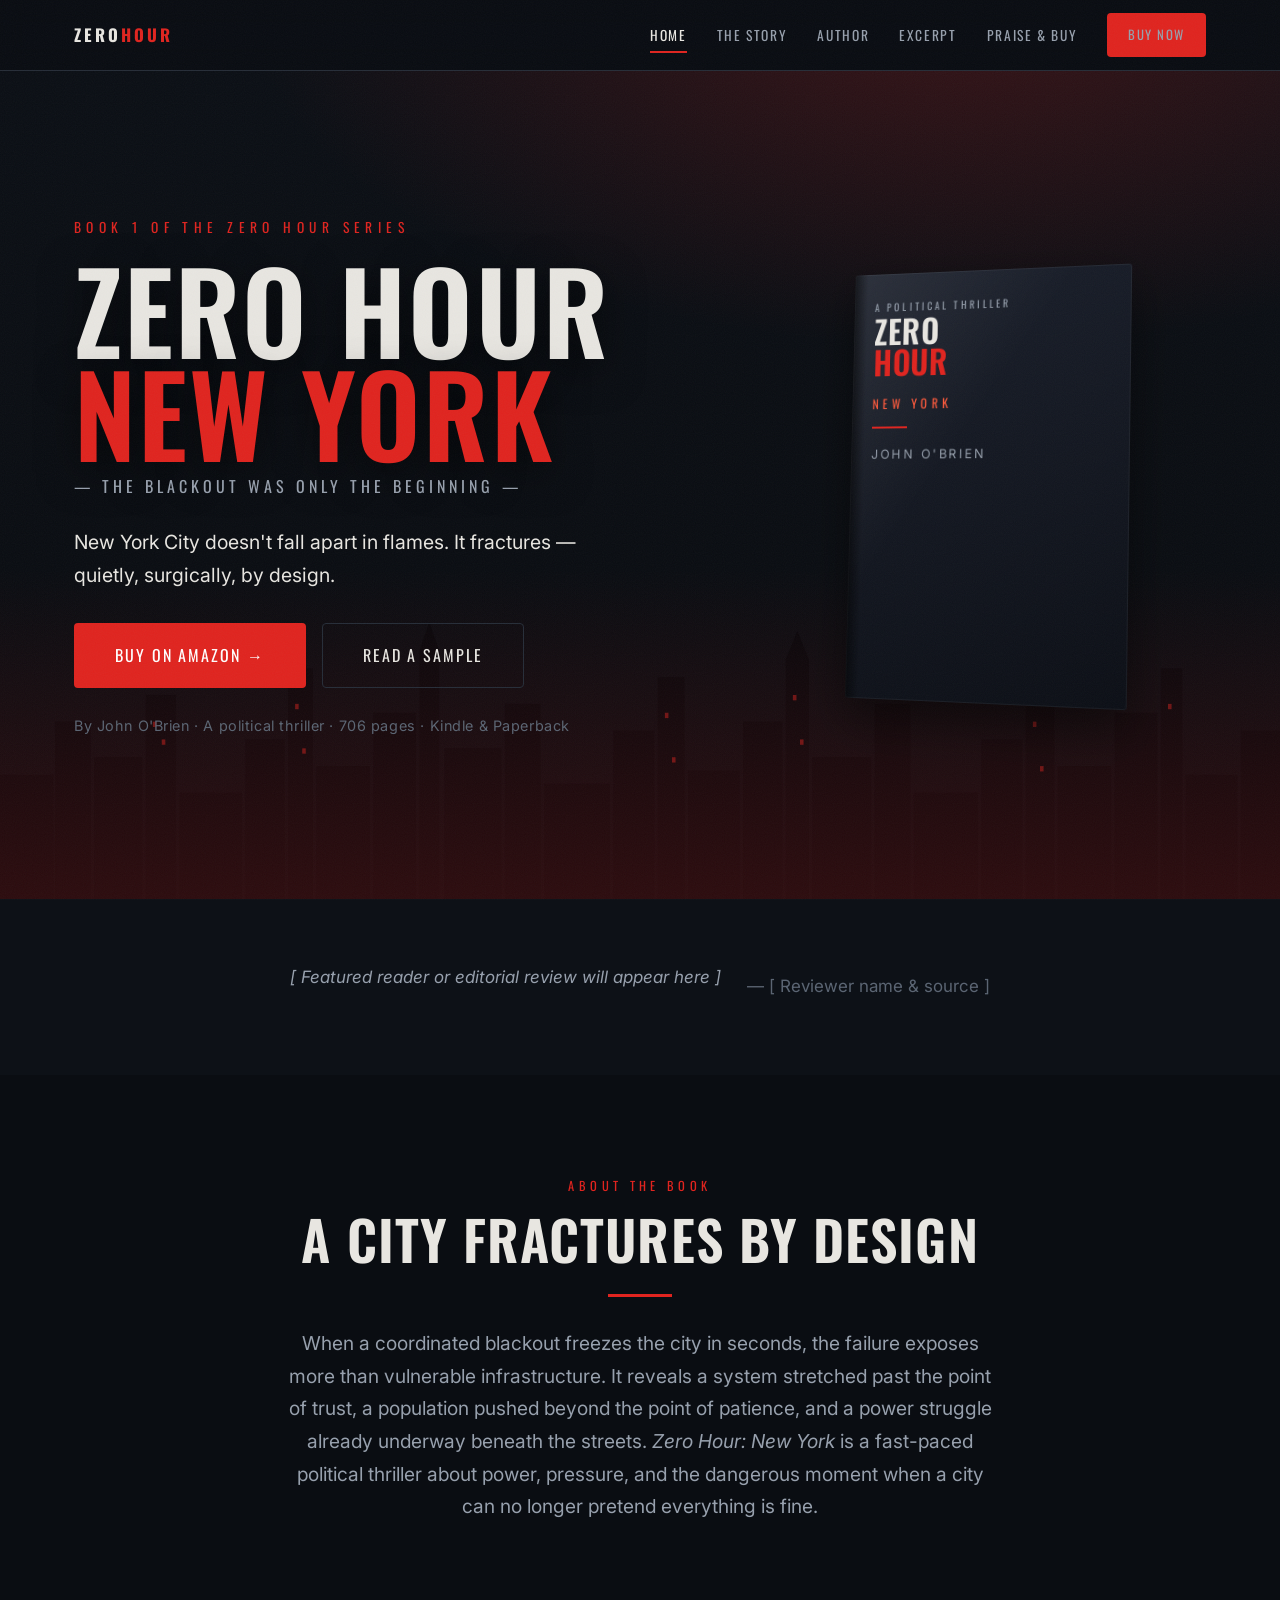
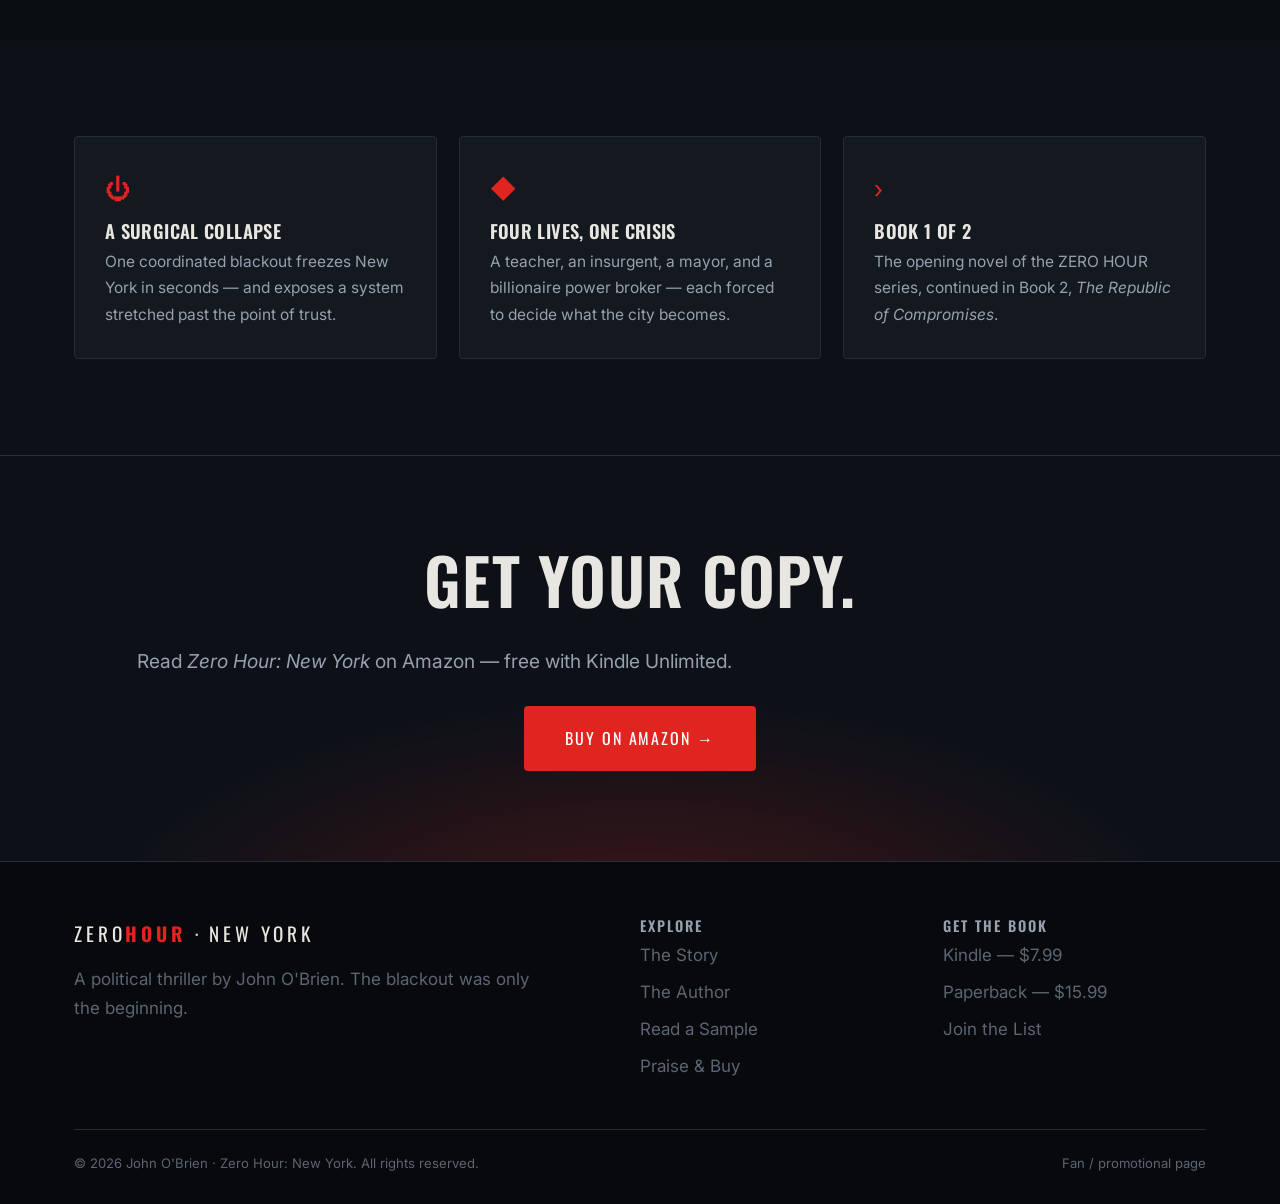
==== commit 9e39c233: "Populate site with verified details from the Amazon listing Add real, verified content across all pa" ====
--- a/index.html
+++ b/index.html
@@ -3,8 +3,8 @@
 <head>
   <meta charset="UTF-8" />
   <meta name="viewport" content="width=device-width, initial-scale=1.0" />
-  <title>Zero Hour: New York — The Beginning</title>
-  <meta name="description" content="Zero Hour: New York — The Beginning. Available on Amazon. Promotional page — book details to be added." />
+  <title>Zero Hour: New York — The blackout was only the beginning | John O'Brien</title>
+  <meta name="description" content="When a coordinated blackout freezes New York in seconds, it exposes a system stretched past the point of trust. Zero Hour: New York — a political thriller by John O'Brien. Book 1 of the ZERO HOUR series." />
   <link rel="preconnect" href="https://fonts.googleapis.com" />
   <link rel="preconnect" href="https://fonts.gstatic.com" crossorigin />
   <link href="https://fonts.googleapis.com/css2?family=Inter:wght@400;500;600&family=Oswald:wght@400;500;600;700&display=swap" rel="stylesheet" />
@@ -24,7 +24,6 @@
           <li><a href="author.html">Author</a></li>
           <li><a href="excerpt.html">Excerpt</a></li>
           <li><a href="praise.html">Praise &amp; Buy</a></li>
-          <!-- REPLACE: buy URL (Amazon ASIN) — appears on every page -->
           <li><a class="btn nav-cta" href="https://www.amazon.com/ZERO-HOUR-NEW-YORK-beginning-ebook/dp/B0GCSYCY38/" target="_blank" rel="noopener">Buy Now</a></li>
         </ul>
       </nav>
@@ -85,34 +84,27 @@
     <div class="wrap">
       <div class="hero__grid">
         <div class="reveal in">
-          <!-- "Now available on Amazon" is verifiable from the product listing -->
-          <p class="hero__kicker">Now available on Amazon</p>
-          <!-- Title is from the Amazon listing (verifiable). -->
+          <p class="hero__kicker">Book 1 of the ZERO HOUR series</p>
           <h1 class="hero__title">Zero Hour<span>New York</span></h1>
-          <p class="hero__sub">— The Beginning —</p>
-          <!-- REPLACE: tagline / one-line description (no verified copy yet) -->
-          <p class="hero__tag">[ Add the book's tagline or one-line description here ]</p>
+          <p class="hero__sub">— The blackout was only the beginning —</p>
+          <p class="hero__tag">New York City doesn't fall apart in flames. It fractures — quietly, surgically, by design.</p>
           <div class="hero__actions">
-            <!-- REPLACE: buy URL -->
             <a class="btn btn--lg" href="https://www.amazon.com/ZERO-HOUR-NEW-YORK-beginning-ebook/dp/B0GCSYCY38/" target="_blank" rel="noopener">Buy on Amazon →</a>
-            <a class="btn btn--ghost btn--lg" href="excerpt.html">Read an Excerpt</a>
+            <a class="btn btn--ghost btn--lg" href="excerpt.html">Read a Sample</a>
           </div>
-          <!-- Kindle/ebook availability is verifiable from the listing; other details are not -->
-          <p class="hero__meta">Available on Amazon (Kindle) · [ add formats, price &amp; any real reviews ]</p>
+          <p class="hero__meta">By John O'Brien · A political thriller · 706 pages · Kindle &amp; Paperback</p>
         </div>
 
         <div class="reveal in">
-          <!-- CSS book-cover mockup (decorative placeholder; swap for the real cover art) -->
-          <div class="book" aria-label="Book cover: Zero Hour New York">
+          <!-- CSS book-cover mockup (decorative; the real cover art can replace this) -->
+          <div class="book" aria-label="Book cover: Zero Hour New York by John O'Brien">
             <div class="book__inner">
-              <!-- REPLACE: genre / category (unverified) -->
-              <div class="book__top">[ Genre / category ]</div>
+              <div class="book__top">A Political Thriller</div>
               <div>
                 <h2 class="book__title">Zero<span>Hour</span></h2>
                 <div class="book__city">New York</div>
                 <div class="book__line"></div>
-                <!-- REPLACE: author name (unverified) -->
-                <div class="book__author">[ Author name ]</div>
+                <div class="book__author">John O'Brien</div>
               </div>
             </div>
           </div>
@@ -136,34 +128,37 @@
   <section class="section">
     <div class="wrap center">
       <span class="eyebrow reveal">About the Book</span>
-      <h2 class="section-title reveal">Zero Hour: New York</h2>
+      <h2 class="section-title reveal">A City Fractures by Design</h2>
       <hr class="rule reveal" />
-      <!-- REPLACE: official book description / blurb (no verified copy yet) -->
-      <p class="lede reveal">[ Add the book's official description or back-cover blurb here. Until the real
-      copy is available, this is a placeholder — no plot, genre, or other details have been
-      verified. ]</p>
-    </div>
-  </section>
-
-  <!-- ===================== HIGHLIGHTS (generic placeholders) ===================== -->
+      <p class="lede reveal">When a coordinated blackout freezes the city in seconds, the failure exposes more
+      than vulnerable infrastructure. It reveals a system stretched past the point of trust, a population
+      pushed beyond the point of patience, and a power struggle already underway beneath the streets.
+      <em>Zero Hour: New York</em> is a fast-paced political thriller about power, pressure, and the
+      dangerous moment when a city can no longer pretend everything is fine.</p>
+    </div>
+  </section>
+
+  <!-- ===================== HIGHLIGHTS ===================== -->
   <section class="section section--alt">
     <div class="wrap">
-      <!-- REPLACE: real selling points once the book details are confirmed -->
       <div class="cards-3">
         <div class="card reveal">
-          <div class="card__icon">›</div>
-          <h3>[ Highlight one ]</h3>
-          <p>[ Add a verified selling point or detail about the book. ]</p>
+          <div class="card__icon">⏻</div>
+          <h3>A Surgical Collapse</h3>
+          <p>One coordinated blackout freezes New York in seconds — and exposes a system stretched
+          past the point of trust.</p>
+        </div>
+        <div class="card reveal">
+          <div class="card__icon">◆</div>
+          <h3>Four Lives, One Crisis</h3>
+          <p>A teacher, an insurgent, a mayor, and a billionaire power broker — each forced to decide
+          what the city becomes.</p>
         </div>
         <div class="card reveal">
           <div class="card__icon">›</div>
-          <h3>[ Highlight two ]</h3>
-          <p>[ Add a verified selling point or detail about the book. ]</p>
-        </div>
-        <div class="card reveal">
-          <div class="card__icon">›</div>
-          <h3>[ Highlight three ]</h3>
-          <p>[ Add a verified selling point or detail about the book. ]</p>
+          <h3>Book 1 of 2</h3>
+          <p>The opening novel of the ZERO HOUR series, continued in Book 2,
+          <em>The Republic of Compromises</em>.</p>
         </div>
       </div>
     </div>
@@ -173,9 +168,8 @@
   <section class="cta-band">
     <div class="wrap">
       <h2 class="reveal">Get your copy.</h2>
-      <p class="lede center reveal">Read <em>Zero Hour: New York — The Beginning</em> on Amazon.</p>
+      <p class="lede center reveal">Read <em>Zero Hour: New York</em> on Amazon — free with Kindle Unlimited.</p>
       <div class="reveal" style="margin-top:28px;">
-        <!-- REPLACE: buy URL -->
         <a class="btn btn--lg" href="https://www.amazon.com/ZERO-HOUR-NEW-YORK-beginning-ebook/dp/B0GCSYCY38/" target="_blank" rel="noopener">Buy on Amazon →</a>
       </div>
     </div>
@@ -187,30 +181,29 @@
       <div class="footer-grid">
         <div>
           <div class="footer-brand">ZERO<b>HOUR</b> · NEW YORK</div>
-          <p style="color:var(--faint); margin-top:14px; max-width:40ch;">Zero Hour: New York — The Beginning. Available on Amazon.</p>
+          <p style="color:var(--faint); margin-top:14px; max-width:42ch;">A political thriller by John O'Brien. The blackout was only the beginning.</p>
         </div>
         <div>
           <h4>Explore</h4>
           <ul>
             <li><a href="story.html">The Story</a></li>
             <li><a href="author.html">The Author</a></li>
-            <li><a href="excerpt.html">Read an Excerpt</a></li>
+            <li><a href="excerpt.html">Read a Sample</a></li>
             <li><a href="praise.html">Praise &amp; Buy</a></li>
           </ul>
         </div>
         <div>
           <h4>Get the Book</h4>
           <ul>
-            <!-- REPLACE: buy URL(s) -->
-            <li><a href="https://www.amazon.com/ZERO-HOUR-NEW-YORK-beginning-ebook/dp/B0GCSYCY38/" target="_blank" rel="noopener">Kindle Edition</a></li>
-            <li><a href="praise.html#buy">Other formats</a></li>
+            <li><a href="https://www.amazon.com/ZERO-HOUR-NEW-YORK-beginning-ebook/dp/B0GCSYCY38/" target="_blank" rel="noopener">Kindle — $7.99</a></li>
+            <li><a href="praise.html#buy">Paperback — $15.99</a></li>
             <li><a href="praise.html#newsletter">Join the List</a></li>
           </ul>
         </div>
       </div>
       <div class="footer-bottom">
-        <span>© <span data-year>2026</span> Zero Hour: New York. All rights reserved.</span>
-        <span>Demonstration site · placeholder content</span>
+        <span>© <span data-year>2026</span> John O'Brien · Zero Hour: New York. All rights reserved.</span>
+        <span>Fan / promotional page</span>
       </div>
     </div>
   </footer>
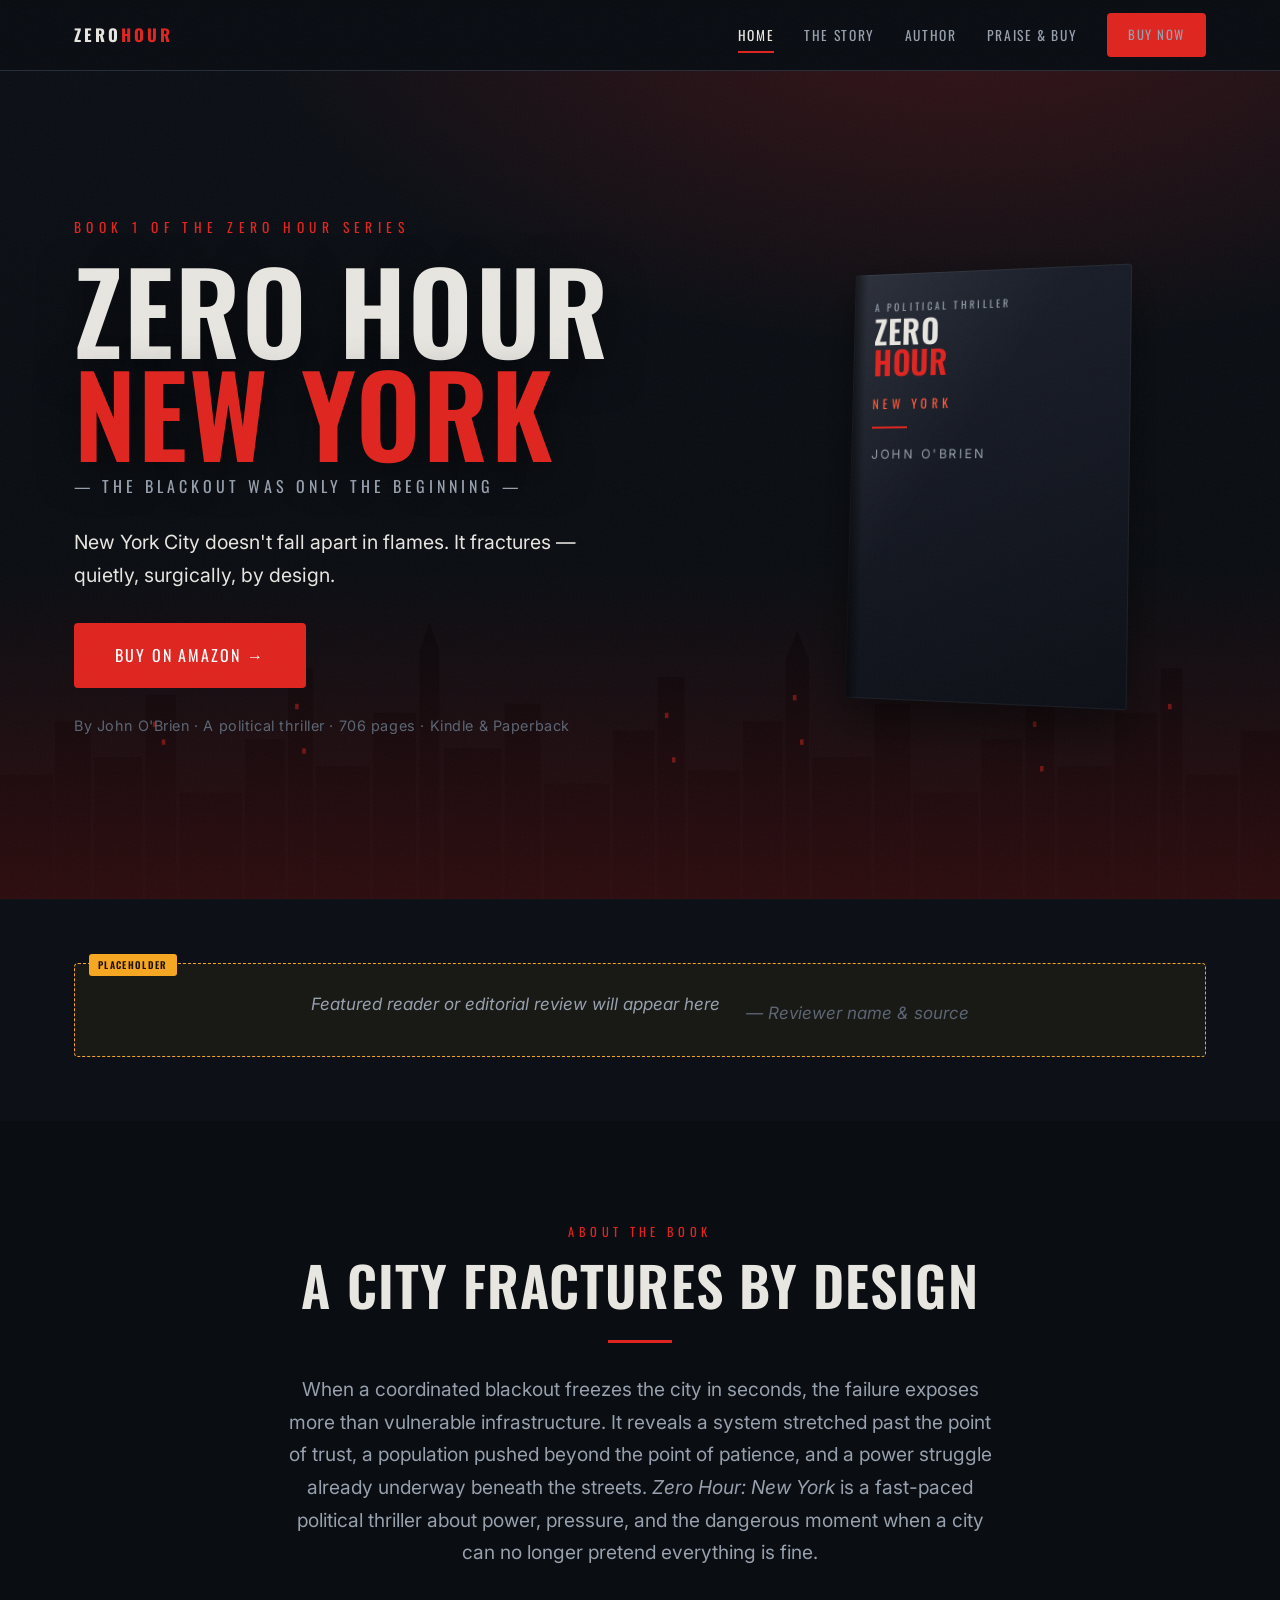
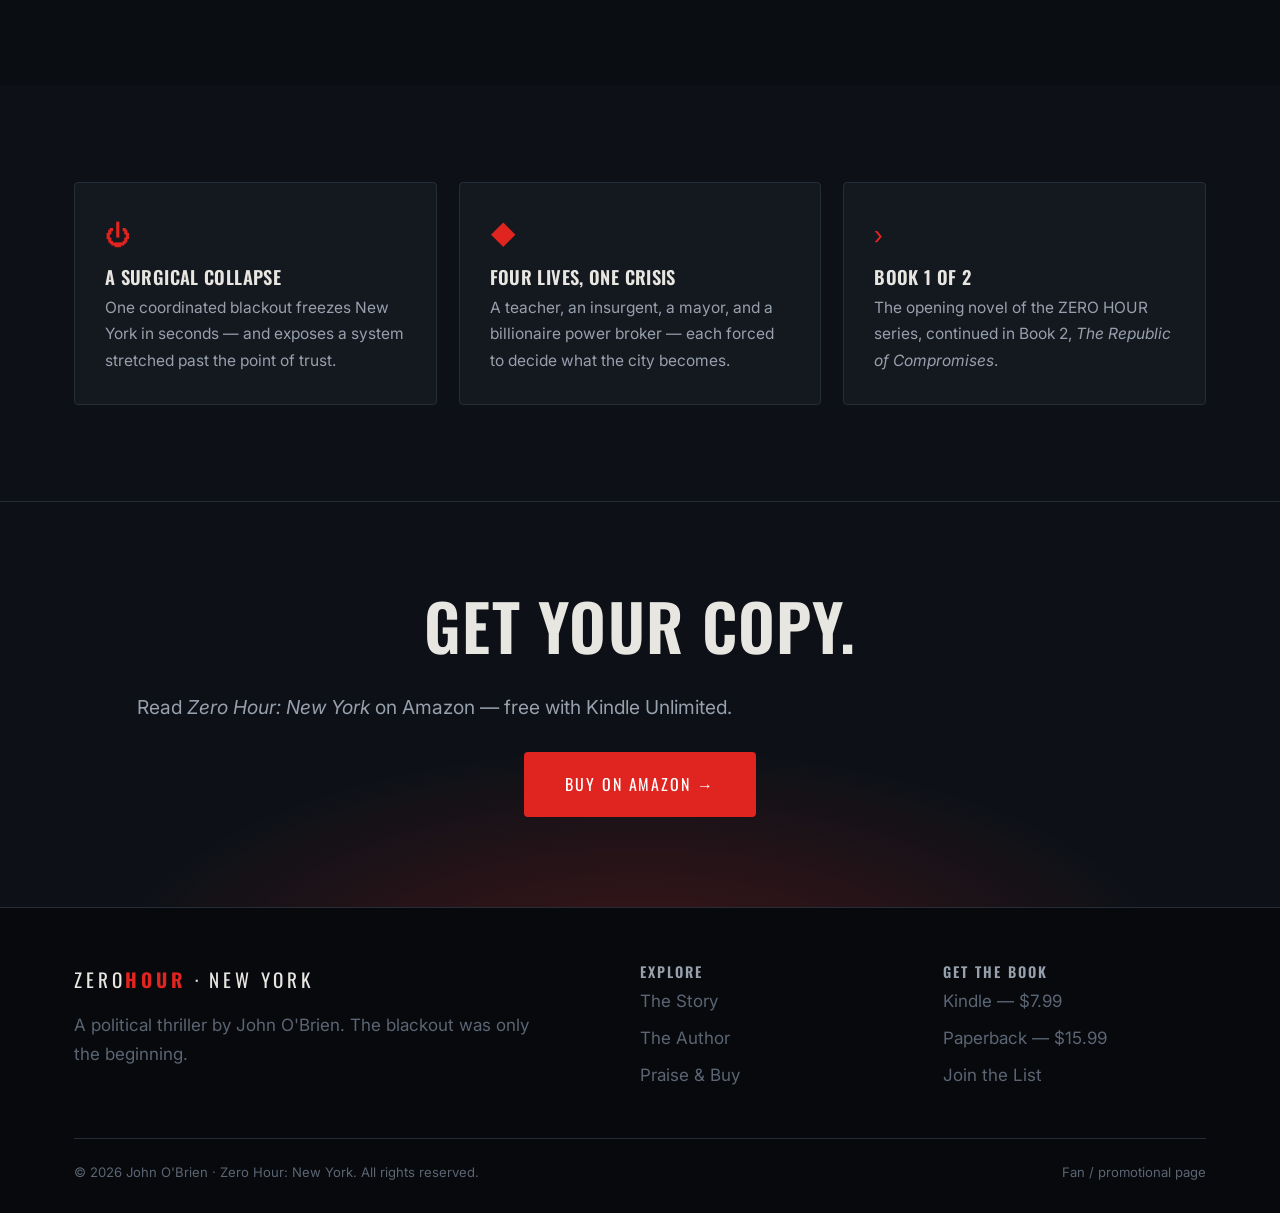
==== commit 6b8c4716: "Visibly mark placeholders; remove the excerpt page - Add a clear "Placeholder" marker (amber badge +" ====
--- a/index.html
+++ b/index.html
@@ -22,7 +22,6 @@
           <li><a class="active" href="index.html">Home</a></li>
           <li><a href="story.html">The Story</a></li>
           <li><a href="author.html">Author</a></li>
-          <li><a href="excerpt.html">Excerpt</a></li>
           <li><a href="praise.html">Praise &amp; Buy</a></li>
           <li><a class="btn nav-cta" href="https://www.amazon.com/ZERO-HOUR-NEW-YORK-beginning-ebook/dp/B0GCSYCY38/" target="_blank" rel="noopener">Buy Now</a></li>
         </ul>
@@ -90,7 +89,6 @@
           <p class="hero__tag">New York City doesn't fall apart in flames. It fractures — quietly, surgically, by design.</p>
           <div class="hero__actions">
             <a class="btn btn--lg" href="https://www.amazon.com/ZERO-HOUR-NEW-YORK-beginning-ebook/dp/B0GCSYCY38/" target="_blank" rel="noopener">Buy on Amazon →</a>
-            <a class="btn btn--ghost btn--lg" href="excerpt.html">Read a Sample</a>
           </div>
           <p class="hero__meta">By John O'Brien · A political thriller · 706 pages · Kindle &amp; Paperback</p>
         </div>
@@ -116,10 +114,10 @@
   <!-- ===================== SOCIAL PROOF ===================== -->
   <section class="section--tight section--alt">
     <div class="wrap">
-      <div class="proof reveal">
+      <div class="proof reveal is-ph">
         <!-- REPLACE: featured review — use ONLY a real, attributable quote (with permission) -->
-        <p class="proof__quote">[ Featured reader or editorial review will appear here ]</p>
-        <span style="color:var(--faint)">— [ Reviewer name &amp; source ]</span>
+        <p class="proof__quote">Featured reader or editorial review will appear here</p>
+        <span style="color:var(--faint)">— Reviewer name &amp; source</span>
       </div>
     </div>
   </section>
@@ -188,7 +186,6 @@
           <ul>
             <li><a href="story.html">The Story</a></li>
             <li><a href="author.html">The Author</a></li>
-            <li><a href="excerpt.html">Read a Sample</a></li>
             <li><a href="praise.html">Praise &amp; Buy</a></li>
           </ul>
         </div>
--- a/assets/css/styles.css
+++ b/assets/css/styles.css
@@ -297,29 +297,6 @@
 .socials a:hover { border-color: var(--accent); color: var(--accent); transform: translateY(-3px); }
 
 /* ============================================================
-   EXCERPT page
-   ============================================================ */
-.excerpt {
-  max-width: 720px; margin: 0 auto;
-  font-size: 1.12rem; line-height: 1.95; color: #d7d4cc;
-}
-.excerpt .chapter-no { font-family: var(--display); text-transform: uppercase; letter-spacing: .4em; color: var(--accent); text-align:center; font-size:.85rem; }
-.excerpt .chapter-title { font-family: var(--display); text-transform: uppercase; text-align:center; font-size: clamp(2rem,5vw,3rem); margin-bottom: 40px; }
-.excerpt p:first-of-type::first-letter {
-  font-family: var(--display); float: left; font-size: 4.6rem; line-height: .8;
-  padding: 6px 14px 0 0; color: var(--accent);
-}
-.excerpt .scene-break { text-align:center; color: var(--faint); letter-spacing:.6em; margin: 34px 0; }
-.fade-end {
-  position: relative;
-}
-.fade-end::after {
-  content:""; position:absolute; left:0; right:0; bottom:0; height: 180px;
-  background: linear-gradient(0deg, var(--bg), transparent);
-  pointer-events: none;
-}
-
-/* ============================================================
    PRAISE / BUY page
    ============================================================ */
 .reviews { display: grid; grid-template-columns: repeat(2,1fr); gap: 22px; }
@@ -394,6 +371,34 @@
 .reveal.in { opacity: 1; transform: none; }
 @media (prefers-reduced-motion: reduce) {
   .js .reveal { opacity: 1; transform: none; transition: none; }
+}
+
+/* ---------- placeholder markers ----------
+   Anything not yet verified is wrapped in .is-ph (a dashed amber box with a
+   "Placeholder" tag) or flagged inline with .ph-badge. Remove the class once
+   real content is added. */
+.is-ph { position: relative; border: 1px dashed var(--amber); border-radius: var(--radius); }
+.is-ph:not(.card):not(.author__photo) {
+  padding: 26px 20px 18px;
+  color: var(--muted);
+  font-style: italic;
+  background: rgba(245, 166, 35, .05);
+}
+.is-ph::before {
+  content: "Placeholder";
+  position: absolute; top: -10px; left: 14px; z-index: 3;
+  background: var(--amber); color: #1a1205;
+  font-family: var(--display); font-weight: 600; font-style: normal;
+  text-transform: uppercase; letter-spacing: .14em; font-size: .6rem;
+  padding: 3px 9px; border-radius: 3px;
+}
+.card.is-ph, .author__photo.is-ph { border-style: dashed; border-color: var(--amber); }
+.ph-badge {
+  display: inline-block; vertical-align: middle;
+  background: var(--amber); color: #1a1205;
+  font-family: var(--display); font-weight: 600; font-style: normal;
+  text-transform: uppercase; letter-spacing: .14em; font-size: .58rem;
+  padding: 2px 7px; border-radius: 3px; margin-right: 6px;
 }
 
 /* ============================================================
